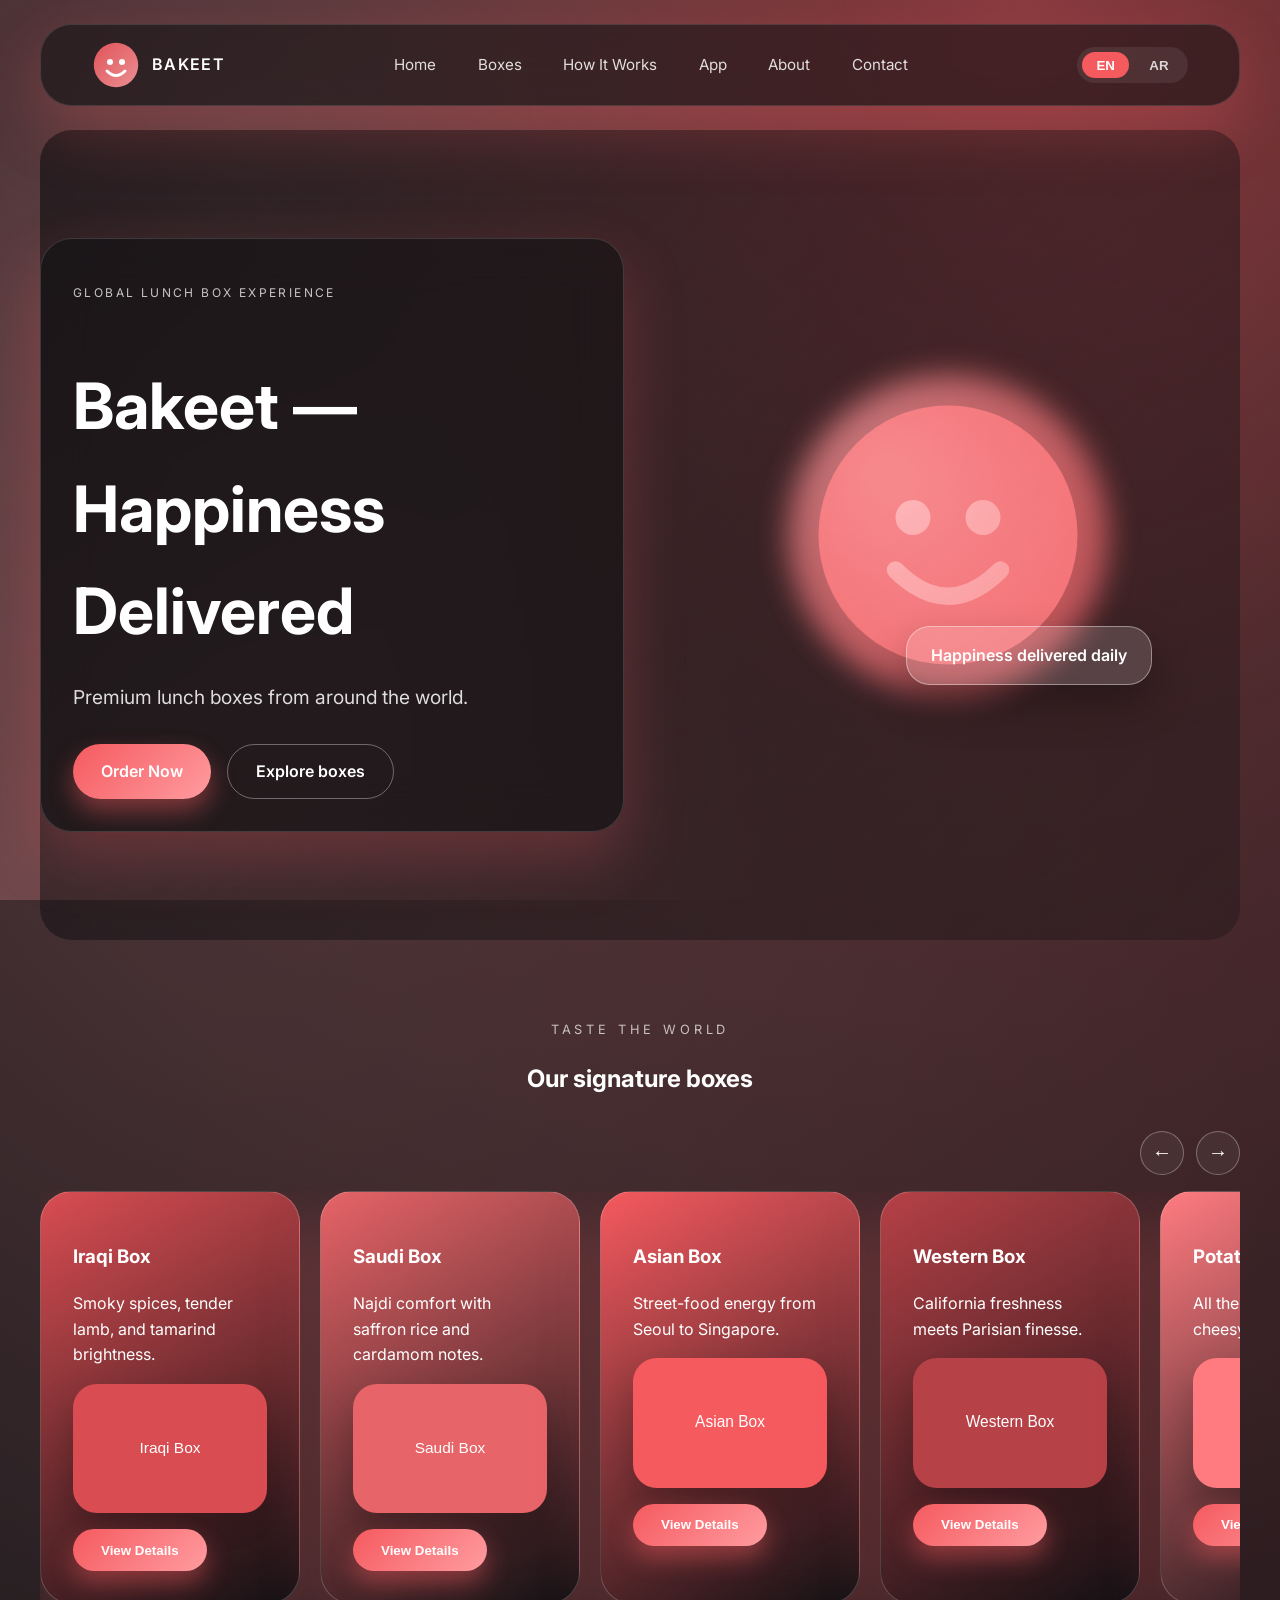
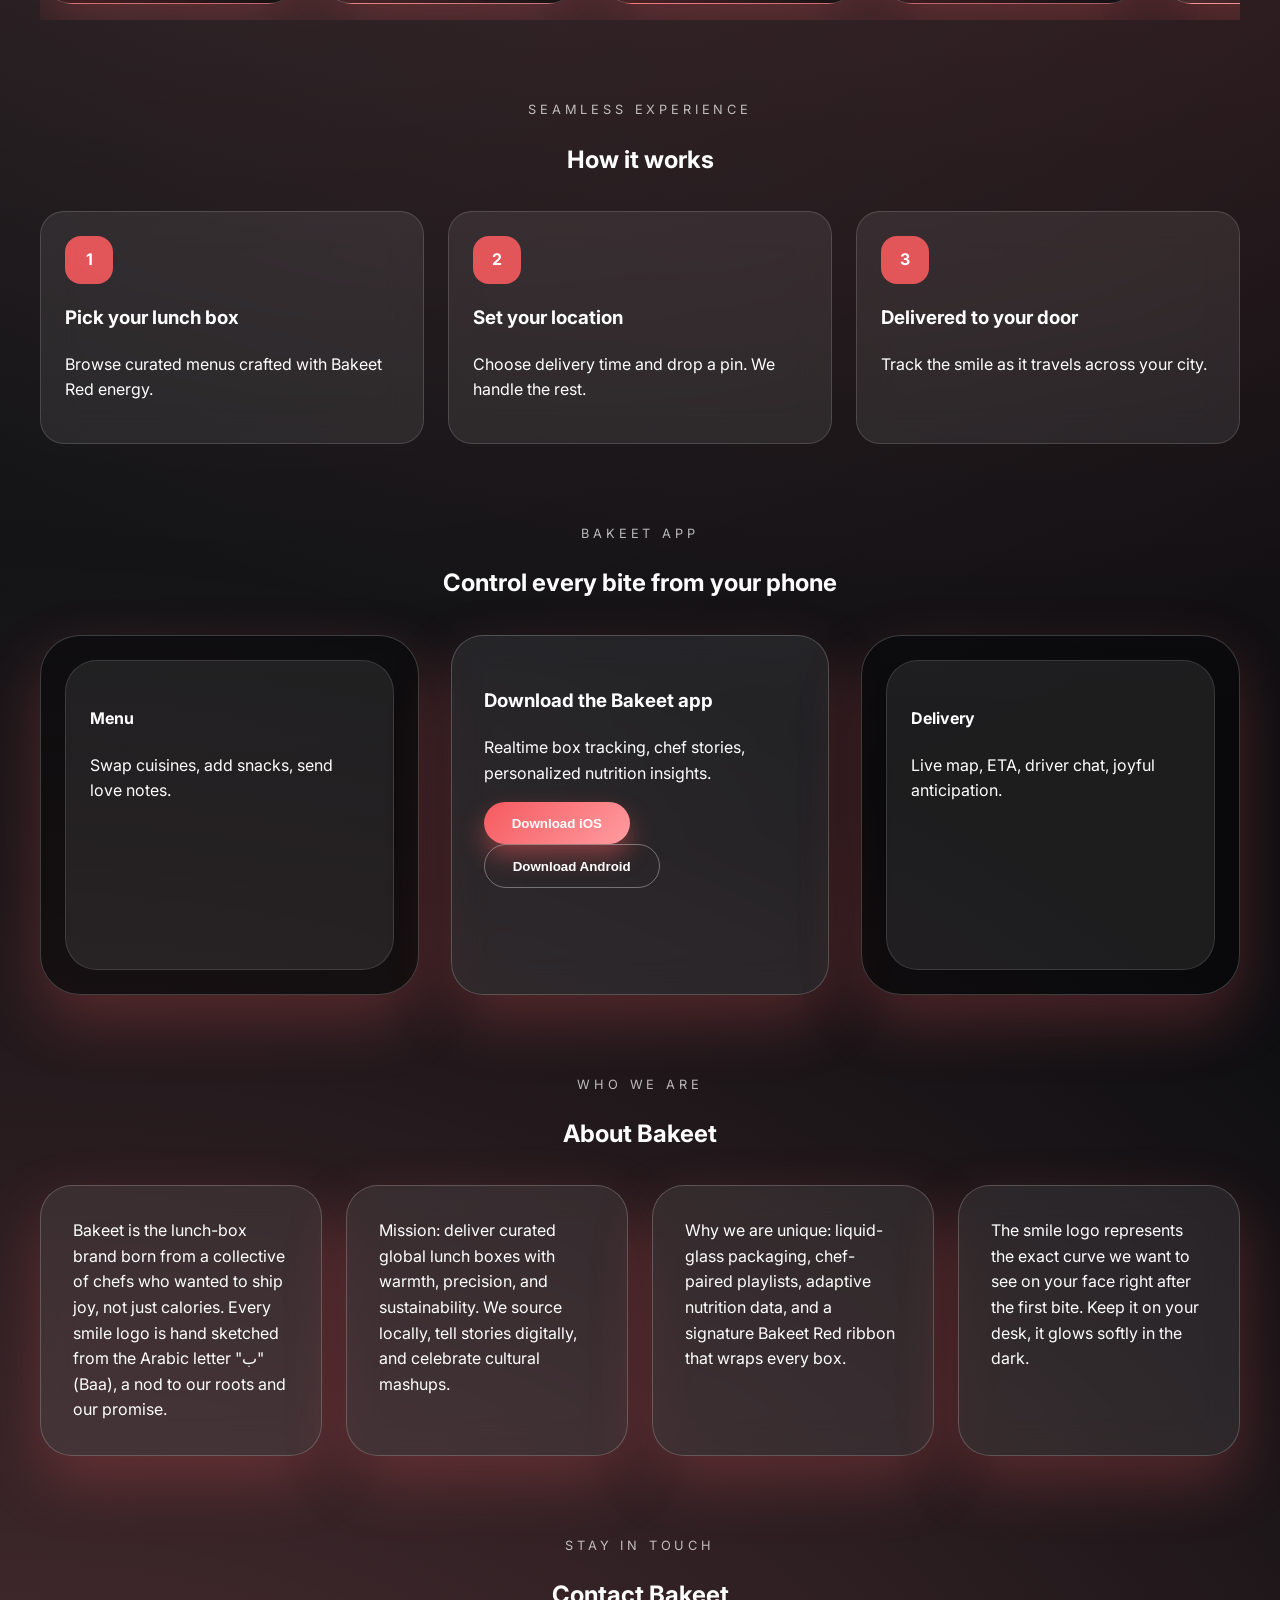
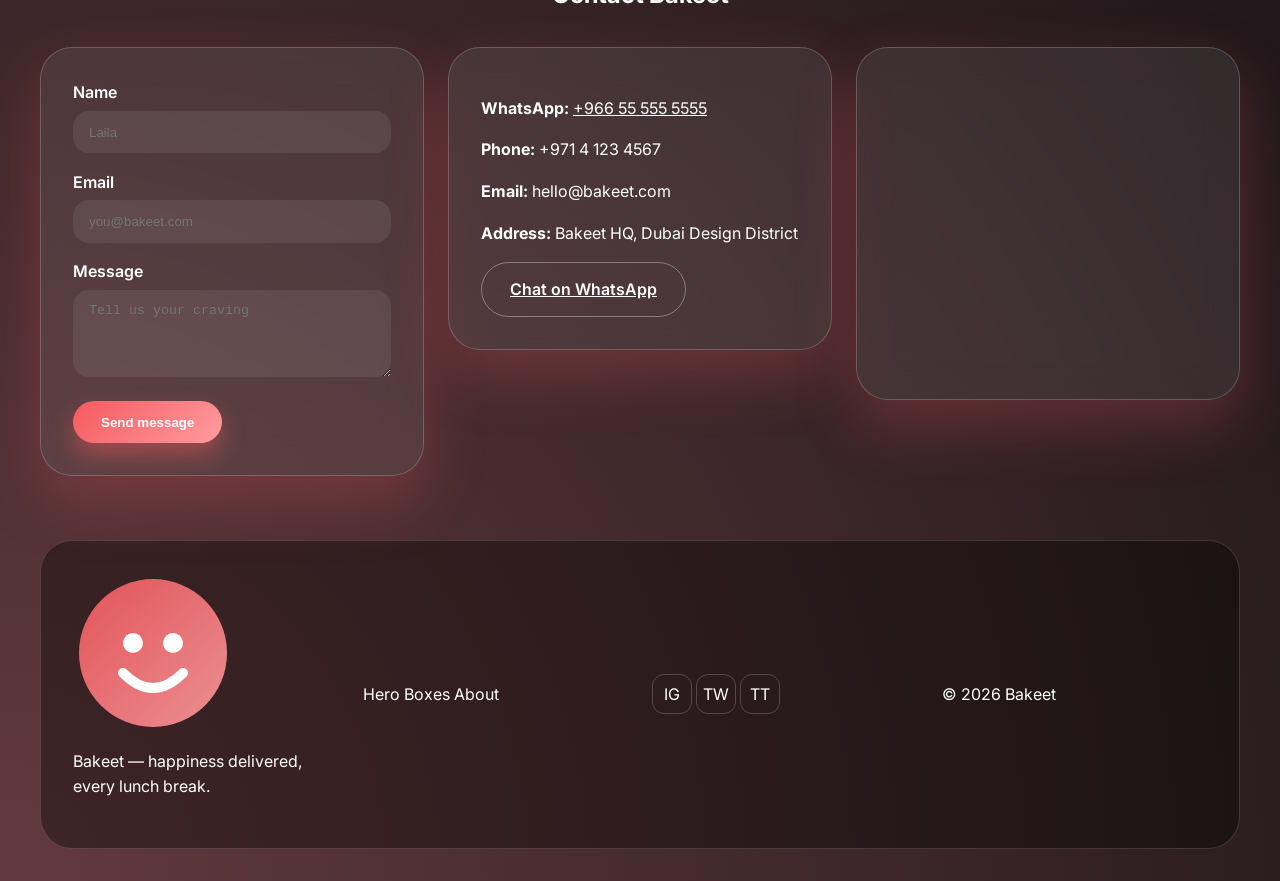
==== index.html @ 4349765b "Add Bakeet landing page" ====
<!DOCTYPE html>
<html lang="en" dir="ltr">
<head>
  <meta charset="UTF-8" />
  <meta name="viewport" content="width=device-width, initial-scale=1.0" />
  <title>Bakeet — Happiness Delivered</title>
  <link rel="preconnect" href="https://fonts.googleapis.com">
  <link rel="preconnect" href="https://fonts.gstatic.com" crossorigin>
  <link href="https://fonts.googleapis.com/css2?family=Inter:wght@400;500;600;700&family=Cairo:wght@400;500;600;700&display=swap" rel="stylesheet">
  <link rel="stylesheet" href="css/style.css" />
</head>
<body>
  <div class="page-gradient"></div>
  <header class="site-header">
    <div class="logo-wrapper">
      <img src="assets/logo.svg" alt="Bakeet logo" class="logo" />
      <span class="brand-name">Bakeet</span>
    </div>
    <nav class="main-nav">
      <a href="#hero" data-i18n="nav.home">Home</a>
      <a href="#boxes" data-i18n="nav.boxes">Boxes</a>
      <a href="#how" data-i18n="nav.how">How It Works</a>
      <a href="#app" data-i18n="nav.app">App</a>
      <a href="#about" data-i18n="nav.about">About</a>
      <a href="#contact" data-i18n="nav.contact">Contact</a>
    </nav>
    <div class="language-switch" aria-label="Language switch">
      <button data-lang="en" class="active">EN</button>
      <button data-lang="ar">AR</button>
    </div>
  </header>

  <main>
    <section id="hero" class="hero">
      <div class="hero-content">
        <p class="hero-eyebrow" data-i18n="hero.eyebrow">Global lunch box experience</p>
        <h1 data-i18n="hero.title">Bakeet — Happiness Delivered</h1>
        <p class="hero-subtitle" data-i18n="hero.subtitle">Premium lunch boxes from around the world.</p>
        <div class="hero-actions">
          <a href="#contact" class="btn primary" data-i18n="hero.order">Order Now</a>
          <a href="#boxes" class="btn ghost" data-i18n="hero.explore">Explore boxes</a>
        </div>
      </div>
      <div class="hero-visual">
        <div class="floating-circle"></div>
        <img src="assets/logo.svg" alt="Bakeet smile" class="hero-logo" />
        <div class="hero-glass" data-i18n="hero.badge">Happiness delivered daily</div>
      </div>
    </section>

    <section id="boxes" class="our-boxes">
      <div class="section-header">
        <p class="eyebrow" data-i18n="boxes.eyebrow">Taste the world</p>
        <h2 data-i18n="boxes.title">Our signature boxes</h2>
      </div>
      <div class="slider-controls">
        <button class="slider-btn" data-direction="prev" aria-label="Previous boxes">&#8592;</button>
        <button class="slider-btn" data-direction="next" aria-label="Next boxes">&#8594;</button>
      </div>
      <div class="boxes-slider" id="boxesSlider"></div>
    </section>

    <section class="how-it-works" id="how">
      <div class="section-header">
        <p class="eyebrow" data-i18n="how.eyebrow">Seamless experience</p>
        <h2 data-i18n="how.title">How it works</h2>
      </div>
      <div class="steps">
        <div class="step">
          <div class="step-icon">1</div>
          <h3 data-i18n="how.step1.title">Pick your lunch box</h3>
          <p data-i18n="how.step1.copy">Browse curated menus crafted with Bakeet Red energy.</p>
        </div>
        <div class="step">
          <div class="step-icon">2</div>
          <h3 data-i18n="how.step2.title">Set your location</h3>
          <p data-i18n="how.step2.copy">Choose delivery time and drop a pin. We handle the rest.</p>
        </div>
        <div class="step">
          <div class="step-icon">3</div>
          <h3 data-i18n="how.step3.title">Delivered to your door</h3>
          <p data-i18n="how.step3.copy">Track the smile as it travels across your city.</p>
        </div>
      </div>
    </section>

    <section class="app-section" id="app">
      <div class="section-header">
        <p class="eyebrow" data-i18n="app.eyebrow">Bakeet app</p>
        <h2 data-i18n="app.title">Control every bite from your phone</h2>
      </div>
      <div class="app-grid">
        <div class="phone-mockup left">
          <div class="phone-screen">
            <h4 data-i18n="app.screen1.title">Menu</h4>
            <p data-i18n="app.screen1.copy">Swap cuisines, add snacks, send love notes.</p>
          </div>
        </div>
        <div class="app-cta glass-card">
          <h3 data-i18n="app.cta.title">Download the Bakeet app</h3>
          <p data-i18n="app.cta.copy">Realtime box tracking, chef stories, personalized nutrition insights.</p>
          <div class="download-buttons">
            <button class="btn primary" data-i18n="app.cta.ios">Download iOS</button>
            <button class="btn ghost" data-i18n="app.cta.android">Download Android</button>
          </div>
        </div>
        <div class="phone-mockup right">
          <div class="phone-screen">
            <h4 data-i18n="app.screen2.title">Delivery</h4>
            <p data-i18n="app.screen2.copy">Live map, ETA, driver chat, joyful anticipation.</p>
          </div>
        </div>
      </div>
    </section>

    <section class="about" id="about">
      <div class="section-header">
        <p class="eyebrow" data-i18n="about.eyebrow">Who we are</p>
        <h2 data-i18n="about.title">About Bakeet</h2>
      </div>
      <div class="about-grid">
        <article class="glass-card" data-i18n="about.story">Bakeet is the lunch-box brand born from a collective of chefs who wanted to ship joy, not just calories. Every smile logo is hand sketched from the Arabic letter "ب" (Baa), a nod to our roots and our promise.</article>
        <article class="glass-card" data-i18n="about.mission">Mission: deliver curated global lunch boxes with warmth, precision, and sustainability. We source locally, tell stories digitally, and celebrate cultural mashups.</article>
        <article class="glass-card" data-i18n="about.unique">Why we are unique: liquid-glass packaging, chef-paired playlists, adaptive nutrition data, and a signature Bakeet Red ribbon that wraps every box.</article>
        <article class="glass-card" data-i18n="about.logo">The smile logo represents the exact curve we want to see on your face right after the first bite. Keep it on your desk, it glows softly in the dark.</article>
      </div>
    </section>

    <section class="contact" id="contact">
      <div class="section-header">
        <p class="eyebrow" data-i18n="contact.eyebrow">Stay in touch</p>
        <h2 data-i18n="contact.title">Contact Bakeet</h2>
      </div>
      <div class="contact-grid">
        <form class="glass-card contact-form">
          <label for="name" data-i18n="contact.form.nameLabel">Name</label>
          <input type="text" id="name" name="name" placeholder="Laila" />

          <label for="email" data-i18n="contact.form.emailLabel">Email</label>
          <input type="email" id="email" name="email" placeholder="you@bakeet.com" />

          <label for="message" data-i18n="contact.form.messageLabel">Message</label>
          <textarea id="message" name="message" rows="4" placeholder="Tell us your craving"></textarea>

          <button type="submit" class="btn primary" data-i18n="contact.form.send">Send message</button>
        </form>
        <div class="contact-info glass-card">
          <p><strong data-i18n="contact.info.whatsappLabel">WhatsApp:</strong> <a href="https://wa.me/966555555555">+966 55 555 5555</a></p>
          <p><strong data-i18n="contact.info.phoneLabel">Phone:</strong> +971 4 123 4567</p>
          <p><strong data-i18n="contact.info.emailLabel">Email:</strong> hello@bakeet.com</p>
          <p><strong data-i18n="contact.info.addressLabel">Address:</strong> Bakeet HQ, Dubai Design District</p>
          <a class="btn ghost" href="https://wa.me/966555555555" target="_blank" rel="noreferrer" data-i18n="contact.info.whatsappButton">Chat on WhatsApp</a>
        </div>
        <div class="map-wrapper glass-card">
          <iframe title="Bakeet map" src="https://www.google.com/maps/embed?pb=!1m18!1m12!1m3!1d3609.3209366757684!2d55.27437707540841!3d25.22749067765584!2m3!1f0!2f0!3f0!3m2!1i1024!2i768!4f13.1!3m3!1m2!1s0x3e5f4289d1db5177%3A0x5f7ab0e5b708bdb0!2sDubai%20Design%20District!5e0!3m2!1sen!2sae!4v1700000000000!5m2!1sen!2sae" loading="lazy" referrerpolicy="no-referrer-when-downgrade"></iframe>
        </div>
      </div>
    </section>
  </main>

  <footer class="site-footer">
    <div class="footer-brand">
      <img src="assets/logo.svg" alt="Bakeet" />
      <p data-i18n="footer.tagline">Bakeet — happiness delivered, every lunch break.</p>
    </div>
    <div class="footer-links">
      <a href="#hero" data-i18n="footer.links.hero">Hero</a>
      <a href="#boxes" data-i18n="footer.links.boxes">Boxes</a>
      <a href="#about" data-i18n="footer.links.about">About</a>
    </div>
    <div class="footer-social">
      <a href="https://instagram.com" aria-label="Instagram">
        <span>IG</span>
      </a>
      <a href="https://twitter.com" aria-label="Twitter">
        <span>TW</span>
      </a>
      <a href="https://tiktok.com" aria-label="TikTok">
        <span>TT</span>
      </a>
    </div>
    <p class="copyright">© <span id="year"></span> Bakeet</p>
  </footer>

  <div class="modal" id="boxModal" aria-hidden="true">
    <div class="modal-content glass-card">
      <button class="modal-close" aria-label="Close">&times;</button>
      <div class="modal-body">
        <img src="" alt="Box preview" class="modal-image" />
        <div class="modal-info">
          <h3 class="modal-title"></h3>
          <p class="modal-description"></p>
          <ul class="modal-items"></ul>
          <p class="modal-price"></p>
          <p class="modal-delivery"></p>
          <button class="btn primary" data-i18n="modal.order">Order This Box</button>
        </div>
      </div>
    </div>
  </div>

  <script src="js/app.js" defer></script>
</body>
</html>
---- css/style.css ----
:root {
  --bakeet-red: #f55a5f;
  --deep-red: #d94d52;
  --glass-bg: rgba(255, 255, 255, 0.2);
  --glass-border: rgba(255, 255, 255, 0.4);
  --text-dark: #1b1b1f;
  --text-light: #ffffff;
  --shadow-soft: 0 25px 60px rgba(245, 90, 95, 0.25);
  --radius-lg: 32px;
  --radius-md: 24px;
  --radius-sm: 16px;
}

* {
  box-sizing: border-box;
}

body {
  margin: 0;
  font-family: 'Inter', 'SF Pro Display', -apple-system, BlinkMacSystemFont, 'Segoe UI', sans-serif;
  color: var(--text-dark);
  background: #0f0f12;
  min-height: 100vh;
  background-image: radial-gradient(circle at 20% 20%, rgba(255, 255, 255, 0.1), transparent 50%),
    radial-gradient(circle at 80% 0%, rgba(245, 90, 95, 0.35), transparent 55%),
    radial-gradient(circle at 0% 100%, rgba(255, 138, 142, 0.35), transparent 45%);
  line-height: 1.6;
  scroll-behavior: smooth;
}

body.rtl {
  direction: rtl;
  font-family: 'Cairo', 'IBM Plex Arabic', 'Inter', sans-serif;
}

a {
  color: inherit;
  text-decoration: none;
}

img {
  max-width: 100%;
  display: block;
}

.page-gradient {
  position: fixed;
  inset: 0;
  background: radial-gradient(circle at 20% 20%, rgba(255, 255, 255, 0.09), transparent 50%),
    radial-gradient(circle at 80% 0%, rgba(245, 90, 95, 0.25), transparent 55%),
    radial-gradient(circle at 0% 100%, rgba(255, 156, 160, 0.25), transparent 50%);
  z-index: -2;
}

.site-header {
  position: sticky;
  top: 0;
  z-index: 10;
  display: flex;
  align-items: center;
  justify-content: space-between;
  padding: 1rem 4vw;
  margin: 1.5rem auto;
  width: min(1200px, 95%);
  backdrop-filter: blur(20px);
  background: rgba(15, 15, 18, 0.55);
  border: 1px solid rgba(255, 255, 255, 0.12);
  border-radius: var(--radius-lg);
  box-shadow: var(--shadow-soft);
}

.logo-wrapper {
  display: flex;
  align-items: center;
  gap: 0.75rem;
  font-weight: 600;
  letter-spacing: 0.08em;
  text-transform: uppercase;
  color: var(--text-light);
}

.logo {
  width: 48px;
  height: 48px;
}

.main-nav {
  display: flex;
  gap: 1rem;
  font-size: 0.95rem;
}

.main-nav a {
  padding: 0.35rem 0.8rem;
  border-radius: var(--radius-sm);
  color: rgba(255, 255, 255, 0.85);
  transition: background 0.3s ease, color 0.3s ease;
}

.main-nav a:hover {
  background: rgba(255, 255, 255, 0.1);
  color: var(--text-light);
}

.language-switch {
  display: flex;
  gap: 0.35rem;
  padding: 0.3rem;
  border-radius: 999px;
  background: rgba(255, 255, 255, 0.08);
}

.language-switch button {
  border: none;
  background: transparent;
  padding: 0.35rem 0.9rem;
  border-radius: 999px;
  color: rgba(255, 255, 255, 0.8);
  font-weight: 600;
  cursor: pointer;
  transition: background 0.3s ease, color 0.3s ease;
}

.language-switch button.active {
  background: var(--bakeet-red);
  color: var(--text-light);
}

main {
  width: min(1200px, 95%);
  margin: 0 auto 4rem;
}

.hero {
  min-height: 90vh;
  display: grid;
  grid-template-columns: repeat(auto-fit, minmax(280px, 1fr));
  gap: 2rem;
  align-items: center;
  padding: 4rem 0;
  position: relative;
  color: #fff;
}

.hero::before {
  content: '';
  position: absolute;
  inset: 0;
  background: linear-gradient(135deg, rgba(15, 15, 18, 0.65), rgba(15, 15, 18, 0.3)),
    url('https://images.unsplash.com/photo-1504674900247-0877df9cc836?auto=format&fit=crop&w=1600&q=60') center/cover;
  filter: blur(0px);
  border-radius: var(--radius-lg);
  z-index: -1;
}

.hero-content {
  padding: 2rem;
  backdrop-filter: blur(24px);
  border-radius: var(--radius-lg);
  background: rgba(15, 15, 18, 0.55);
  border: 1px solid rgba(255, 255, 255, 0.15);
  box-shadow: var(--shadow-soft);
}

.hero-eyebrow {
  text-transform: uppercase;
  letter-spacing: 0.2em;
  font-size: 0.75rem;
  color: rgba(255, 255, 255, 0.75);
}

.hero h1 {
  font-size: clamp(2.5rem, 5vw, 4.5rem);
  margin-bottom: 1rem;
}

.hero-subtitle {
  font-size: 1.2rem;
  color: rgba(255, 255, 255, 0.85);
}

.hero-actions {
  margin-top: 2rem;
  display: flex;
  flex-wrap: wrap;
  gap: 1rem;
}

.hero-visual {
  position: relative;
  display: flex;
  align-items: center;
  justify-content: center;
  padding: 3rem;
}

.floating-circle {
  position: absolute;
  width: 320px;
  height: 320px;
  border-radius: 50%;
  background: radial-gradient(circle at 30% 30%, #ff9ca0, #f55a5f);
  filter: blur(15px);
  animation: float 8s ease-in-out infinite;
  opacity: 0.7;
}

.hero-logo {
  width: min(280px, 60vw);
  animation: float 6s ease-in-out infinite reverse;
}

.hero-glass {
  position: absolute;
  bottom: 10%;
  right: 15%;
  padding: 1rem 1.5rem;
  border-radius: var(--radius-md);
  background: rgba(255, 255, 255, 0.15);
  border: 1px solid rgba(255, 255, 255, 0.4);
  box-shadow: 0 20px 40px rgba(0, 0, 0, 0.3);
  font-weight: 600;
}

.btn {
  display: inline-flex;
  align-items: center;
  justify-content: center;
  border-radius: 999px;
  padding: 0.85rem 1.75rem;
  font-weight: 600;
  border: none;
  cursor: pointer;
  transition: transform 0.25s ease, box-shadow 0.3s ease;
}

.btn.primary {
  background: linear-gradient(135deg, #f55a5f, #ff9ca0);
  color: #fff;
  box-shadow: 0 12px 25px rgba(245, 90, 95, 0.45);
}

.btn.primary:hover {
  transform: translateY(-3px);
}

.btn.ghost {
  border: 1px solid rgba(255, 255, 255, 0.35);
  color: #fff;
  background: transparent;
}

.section-header {
  text-align: center;
  margin: 5rem 0 2rem;
  color: #fff;
}

.eyebrow {
  text-transform: uppercase;
  letter-spacing: 0.3em;
  font-size: 0.8rem;
  color: rgba(255, 255, 255, 0.7);
}

.our-boxes {
  position: relative;
}

.slider-controls {
  display: flex;
  justify-content: flex-end;
  gap: 0.75rem;
  margin-bottom: 1rem;
}

.slider-btn {
  width: 44px;
  height: 44px;
  border-radius: 50%;
  border: 1px solid rgba(255, 255, 255, 0.3);
  background: rgba(255, 255, 255, 0.05);
  color: #fff;
  font-size: 1.25rem;
  cursor: pointer;
  transition: background 0.3s ease;
}

.slider-btn:hover {
  background: rgba(245, 90, 95, 0.7);
}

.boxes-slider {
  display: grid;
  grid-auto-flow: column;
  grid-auto-columns: minmax(260px, 320px);
  gap: 1.25rem;
  overflow-x: auto;
  padding-bottom: 1rem;
  scroll-snap-type: x mandatory;
}

.box-card {
  position: relative;
  border-radius: var(--radius-lg);
  padding: 1.5rem;
  color: #fff;
  min-height: 380px;
  background: rgba(255, 255, 255, 0.08);
  border: 1px solid rgba(255, 255, 255, 0.12);
  box-shadow: var(--shadow-soft);
  backdrop-filter: blur(18px);
  scroll-snap-align: start;
  overflow: hidden;
}

.box-card img {
  width: 100%;
  border-radius: var(--radius-md);
  margin: 1rem 0;
  box-shadow: 0 20px 40px rgba(0, 0, 0, 0.25);
}

.box-card button {
  margin-top: auto;
}

.box-card:hover {
  transform: translateY(-6px);
  transition: transform 0.35s ease;
}

.how-it-works .steps {
  display: grid;
  grid-template-columns: repeat(auto-fit, minmax(220px, 1fr));
  gap: 1.5rem;
}

.step {
  padding: 1.5rem;
  border-radius: var(--radius-md);
  background: rgba(255, 255, 255, 0.08);
  border: 1px solid rgba(255, 255, 255, 0.15);
  color: #fff;
  backdrop-filter: blur(18px);
}

.step-icon {
  width: 48px;
  height: 48px;
  border-radius: 16px;
  background: rgba(245, 90, 95, 0.9);
  display: grid;
  place-items: center;
  font-weight: 700;
  margin-bottom: 1rem;
}

.app-grid {
  display: grid;
  grid-template-columns: repeat(auto-fit, minmax(240px, 1fr));
  gap: 2rem;
  align-items: stretch;
}

.phone-mockup {
  position: relative;
  border-radius: 40px;
  padding: 1.5rem;
  border: 1px solid rgba(255, 255, 255, 0.2);
  background: rgba(0, 0, 0, 0.35);
  min-height: 360px;
  box-shadow: var(--shadow-soft);
}

.phone-screen {
  height: 100%;
  border-radius: 32px;
  padding: 1.5rem;
  background: rgba(255, 255, 255, 0.08);
  color: #fff;
  border: 1px solid rgba(255, 255, 255, 0.12);
}

.glass-card {
  background: rgba(255, 255, 255, 0.08);
  border: 1px solid rgba(255, 255, 255, 0.2);
  border-radius: var(--radius-lg);
  padding: 2rem;
  color: #fff;
  backdrop-filter: blur(18px);
  box-shadow: var(--shadow-soft);
}

.about-grid {
  display: grid;
  grid-template-columns: repeat(auto-fit, minmax(240px, 1fr));
  gap: 1.5rem;
}

.contact-grid {
  display: grid;
  grid-template-columns: repeat(auto-fit, minmax(240px, 1fr));
  gap: 1.5rem;
  align-items: start;
}

.contact-form input,
.contact-form textarea {
  width: 100%;
  padding: 0.85rem 1rem;
  border-radius: var(--radius-sm);
  border: none;
  margin-bottom: 1rem;
  background: rgba(255, 255, 255, 0.08);
  color: #fff;
}

.contact-form label {
  font-weight: 600;
  margin-bottom: 0.35rem;
  display: inline-block;
}

.contact-info a {
  color: #fff;
  text-decoration: underline;
}

.map-wrapper iframe {
  width: 100%;
  height: 100%;
  border: none;
  border-radius: var(--radius-md);
  min-height: 280px;
}

.site-footer {
  width: min(1200px, 95%);
  margin: 0 auto 2rem;
  padding: 2rem;
  border-radius: var(--radius-lg);
  background: rgba(0, 0, 0, 0.35);
  border: 1px solid rgba(255, 255, 255, 0.15);
  color: #fff;
  display: grid;
  grid-template-columns: repeat(auto-fit, minmax(180px, 1fr));
  gap: 1.5rem;
  align-items: center;
}

.footer-social a {
  display: inline-flex;
  width: 40px;
  height: 40px;
  border-radius: 12px;
  align-items: center;
  justify-content: center;
  border: 1px solid rgba(255, 255, 255, 0.2);
  transition: background 0.3s ease;
}

.footer-social a:hover {
  background: var(--bakeet-red);
}

.modal {
  position: fixed;
  inset: 0;
  background: rgba(0, 0, 0, 0.65);
  display: none;
  align-items: center;
  justify-content: center;
  padding: 2rem;
  z-index: 100;
}

.modal.active {
  display: flex;
}

.modal-content {
  width: min(900px, 95%);
  position: relative;
}

.modal-close {
  position: absolute;
  top: 1rem;
  inset-inline-end: 1rem;
  border: none;
  background: rgba(0, 0, 0, 0.3);
  color: #fff;
  font-size: 2rem;
  border-radius: 50%;
  width: 48px;
  height: 48px;
  cursor: pointer;
}

.modal-body {
  display: grid;
  grid-template-columns: repeat(auto-fit, minmax(220px, 1fr));
  gap: 1.5rem;
  align-items: center;
}

.modal-image {
  width: 100%;
  border-radius: var(--radius-md);
  box-shadow: var(--shadow-soft);
}

.modal-info ul {
  padding-left: 1rem;
}

@keyframes float {
  0% {
    transform: translateY(0px);
  }
  50% {
    transform: translateY(-15px);
  }
  100% {
    transform: translateY(0px);
  }
}

@media (max-width: 768px) {
  .site-header {
    flex-direction: column;
    gap: 1rem;
  }

  .main-nav {
    flex-wrap: wrap;
    justify-content: center;
  }

  .hero {
    padding: 2rem 0;
  }

  .boxes-slider {
    grid-auto-columns: minmax(220px, 80%);
  }

  .modal {
    padding: 1rem;
  }
}
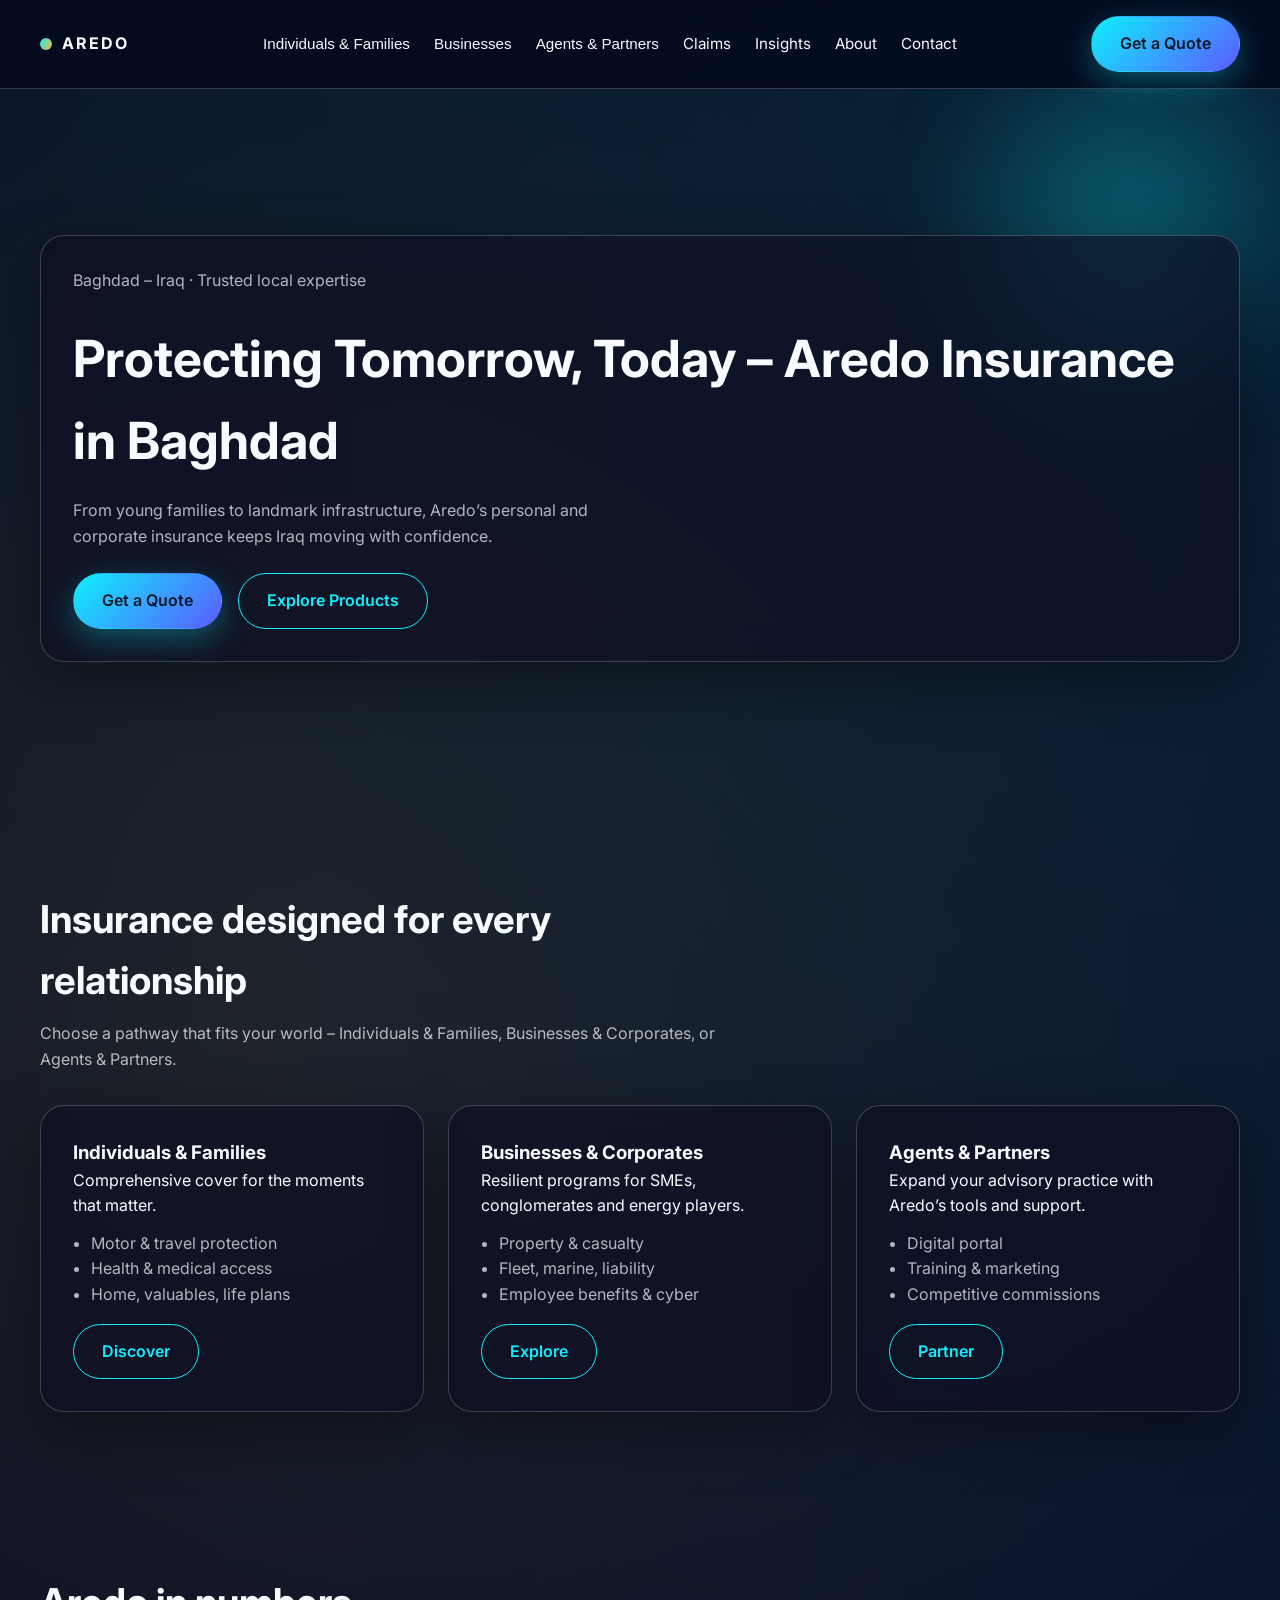
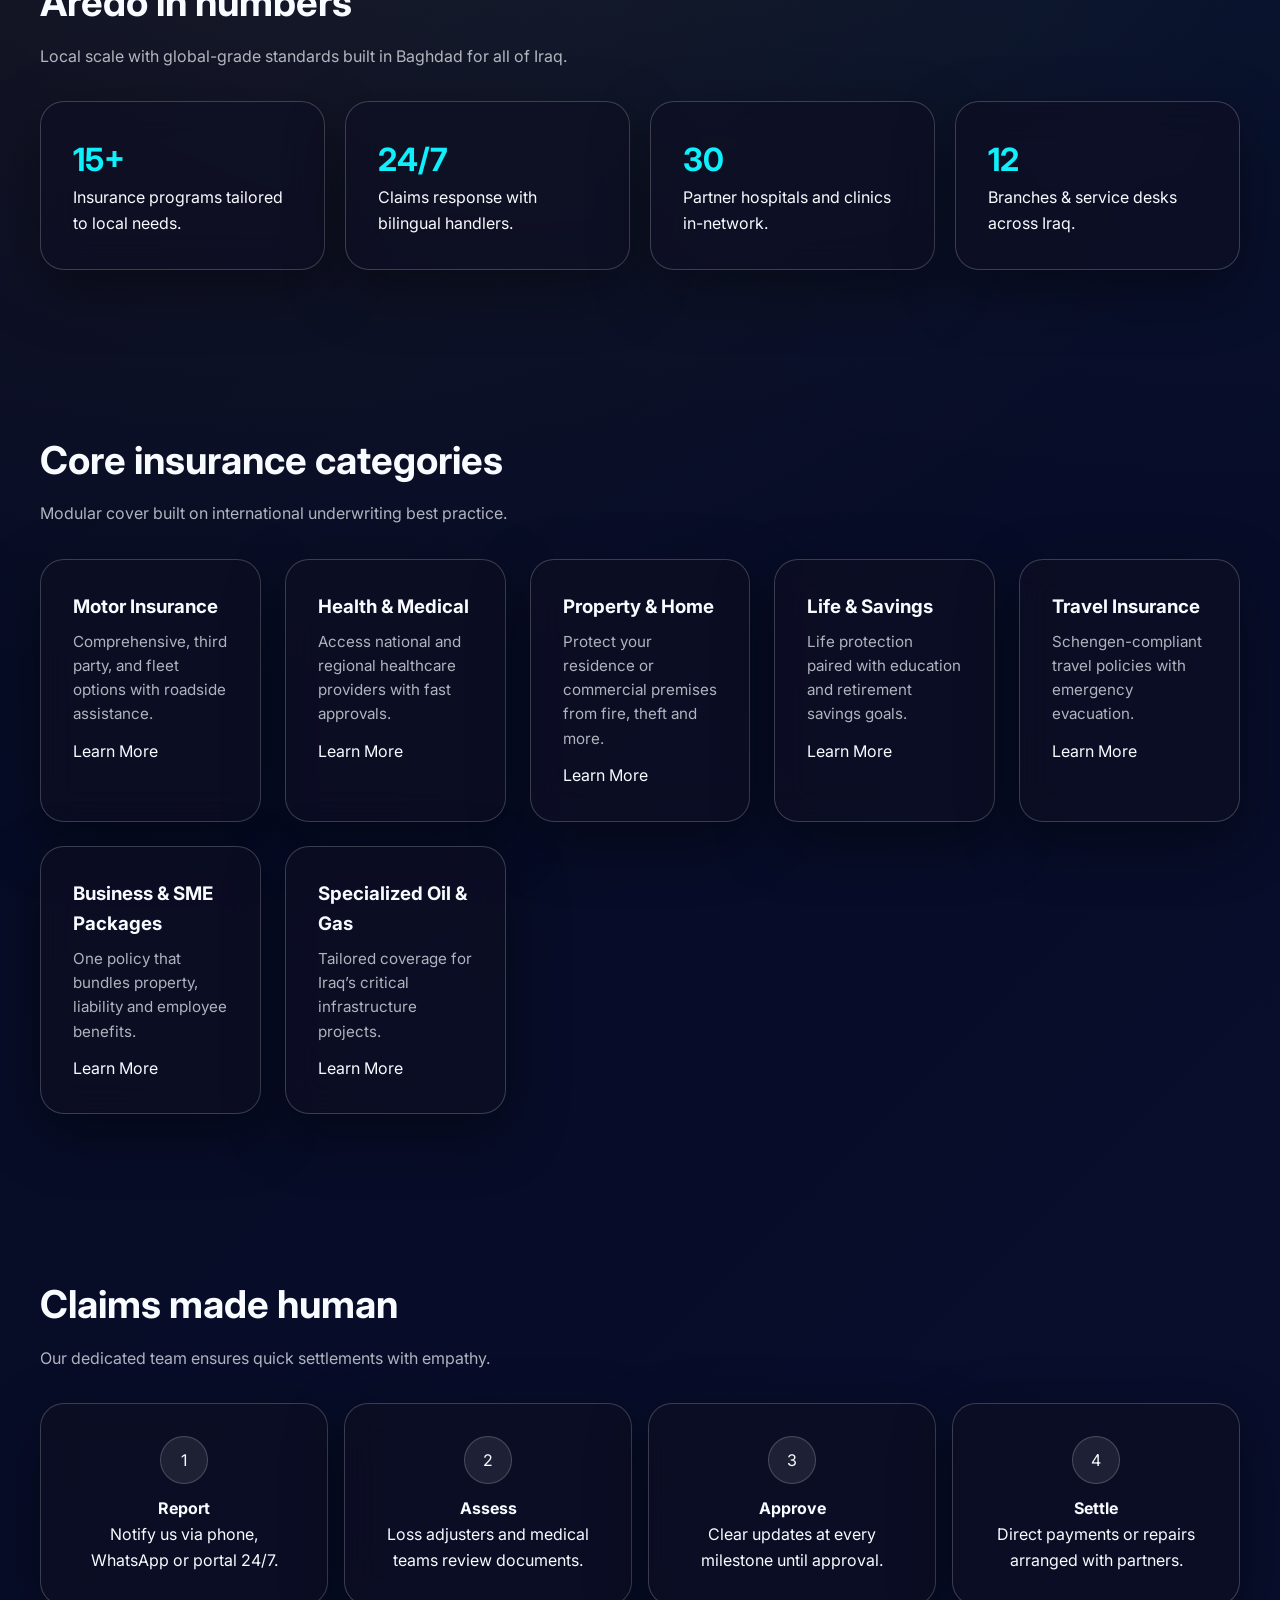
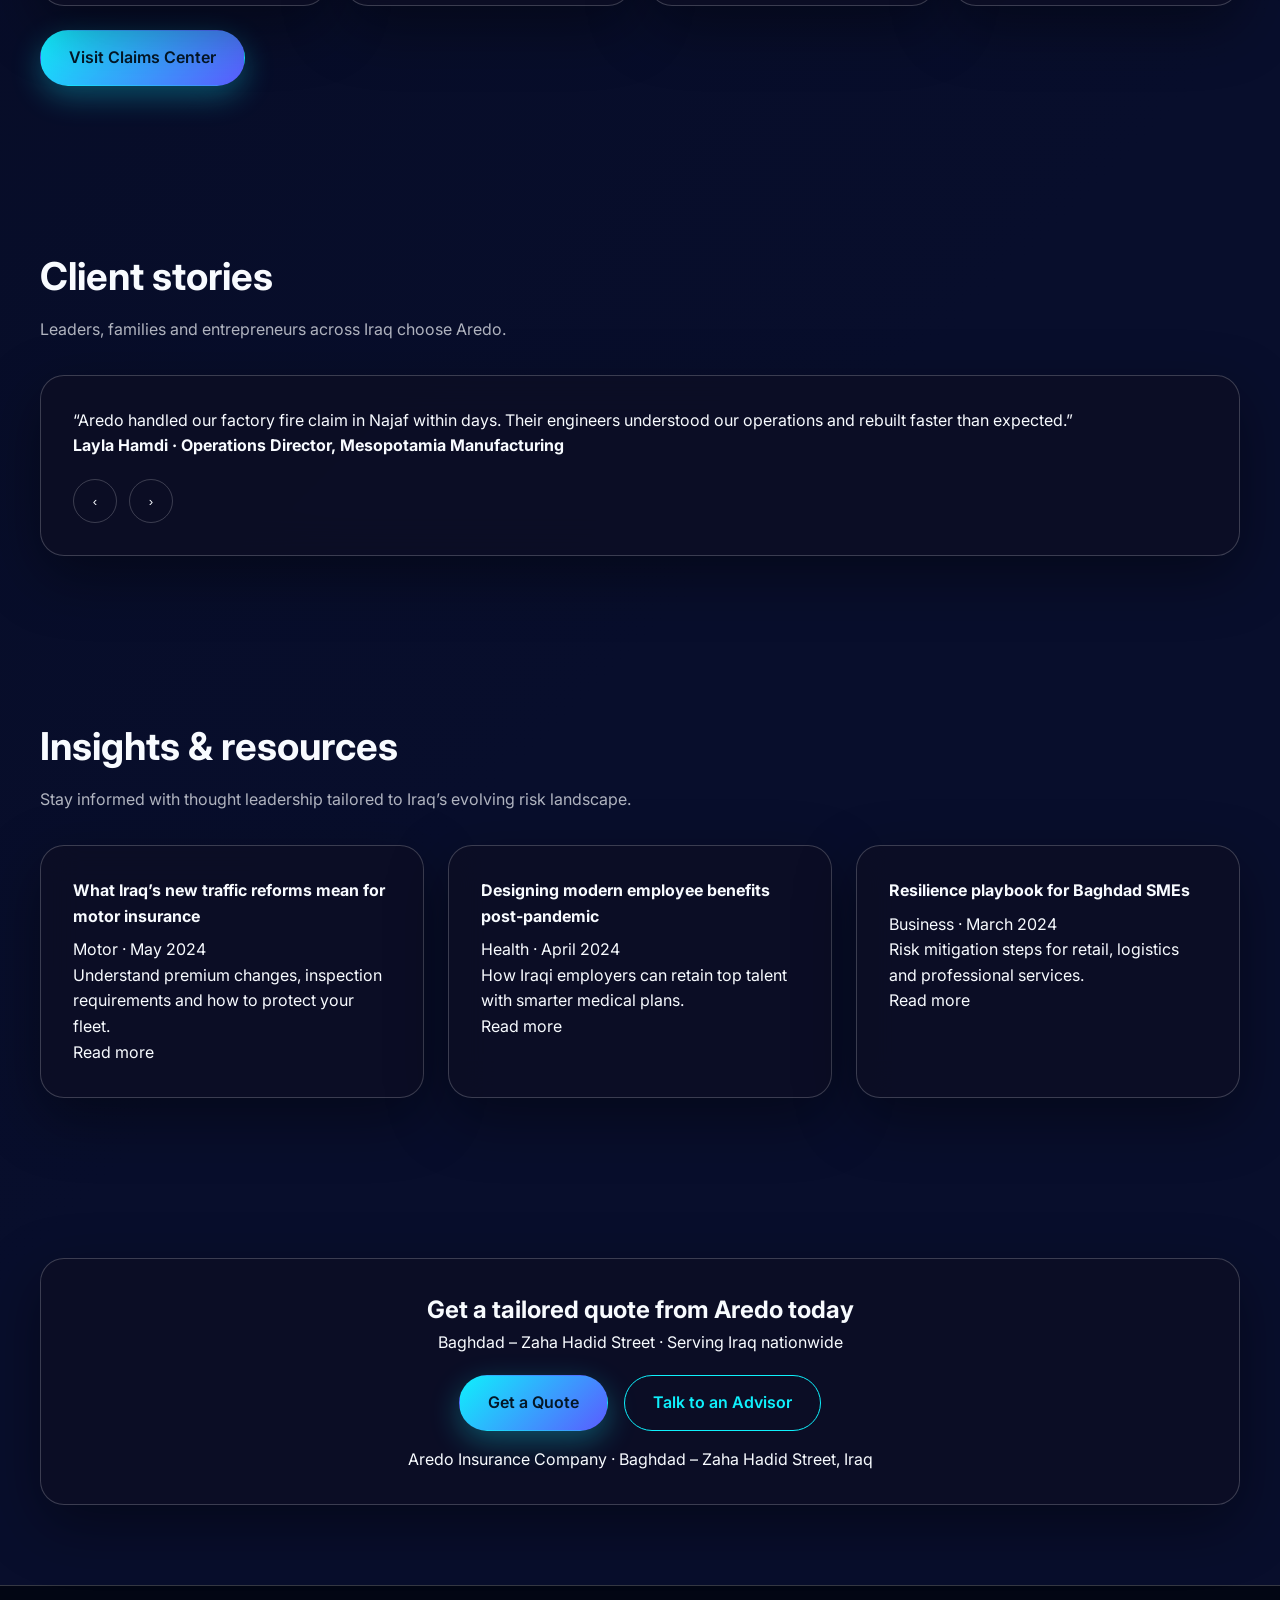
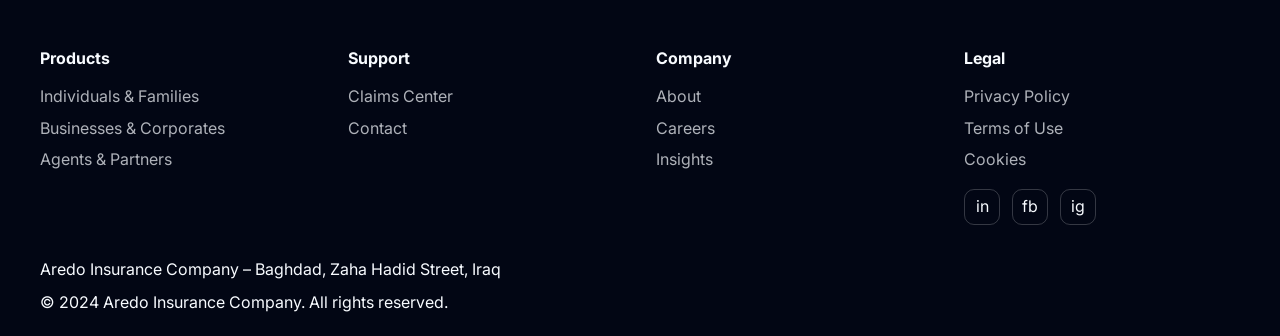
==== commit bce61e7a: "Add multi-page Aredo Insurance website" ====
--- a/index.html
+++ b/index.html
@@ -1,204 +1,393 @@
 <!DOCTYPE html>
-<html lang="en" dir="ltr">
+<html lang="en">
 <head>
   <meta charset="UTF-8" />
   <meta name="viewport" content="width=device-width, initial-scale=1.0" />
-  <title>Bakeet — Happiness Delivered</title>
-  <link rel="preconnect" href="https://fonts.googleapis.com">
-  <link rel="preconnect" href="https://fonts.gstatic.com" crossorigin>
-  <link href="https://fonts.googleapis.com/css2?family=Inter:wght@400;500;600;700&family=Cairo:wght@400;500;600;700&display=swap" rel="stylesheet">
-  <link rel="stylesheet" href="css/style.css" />
+  <title>Aredo Insurance Company | Protecting Tomorrow, Today</title>
+  <meta name="description" content="Aredo Insurance Company offers tailored personal and corporate insurance solutions across Iraq from Baghdad's Zaha Hadid Street." />
+  <meta property="og:title" content="Aredo Insurance Company" />
+  <meta property="og:description" content="Comprehensive insurance for individuals, SMEs and corporates across Iraq." />
+  <link rel="preconnect" href="https://fonts.googleapis.com" />
+  <link rel="preconnect" href="https://fonts.gstatic.com" crossorigin />
+  <link href="https://fonts.googleapis.com/css2?family=Inter:wght@400;500;600;700&display=swap" rel="stylesheet" />
+  <link rel="stylesheet" href="style.css" />
+  <script defer src="script.js"></script>
 </head>
 <body>
-  <div class="page-gradient"></div>
   <header class="site-header">
-    <div class="logo-wrapper">
-      <img src="assets/logo.svg" alt="Bakeet logo" class="logo" />
-      <span class="brand-name">Bakeet</span>
-    </div>
-    <nav class="main-nav">
-      <a href="#hero" data-i18n="nav.home">Home</a>
-      <a href="#boxes" data-i18n="nav.boxes">Boxes</a>
-      <a href="#how" data-i18n="nav.how">How It Works</a>
-      <a href="#app" data-i18n="nav.app">App</a>
-      <a href="#about" data-i18n="nav.about">About</a>
-      <a href="#contact" data-i18n="nav.contact">Contact</a>
-    </nav>
-    <div class="language-switch" aria-label="Language switch">
-      <button data-lang="en" class="active">EN</button>
-      <button data-lang="ar">AR</button>
+    <div class="container nav-bar">
+      <a href="index.html" class="logo"><span></span>AREDO</a>
+      <nav>
+        <ul>
+          <li>
+            <button>Individuals & Families</button>
+            <div class="mega-menu">
+              <div class="mega-card">
+                <h4>Motor Insurance</h4>
+                <p>Comprehensive protection for vehicles, roadside and cross-border cover.</p>
+              </div>
+              <div class="mega-card">
+                <h4>Health & Medical</h4>
+                <p>Private medical access with regional provider networks.</p>
+              </div>
+              <div class="mega-card">
+                <h4>Home & Property</h4>
+                <p>Building, contents and valuables cover built for Iraq homes.</p>
+              </div>
+              <div class="mega-card">
+                <h4>Life & Savings</h4>
+                <p>Secure futures with education and savings plans.</p>
+              </div>
+            </div>
+          </li>
+          <li>
+            <button>Businesses</button>
+            <div class="mega-menu">
+              <div class="mega-card">
+                <h4>SME Packages</h4>
+                <p>Bundle of property, liability and employee cover.</p>
+              </div>
+              <div class="mega-card">
+                <h4>Corporate Risk</h4>
+                <p>Structured programs for oil, gas, construction and logistics.</p>
+              </div>
+              <div class="mega-card">
+                <h4>Employee Benefits</h4>
+                <p>Group health, life, accident and travel for your teams.</p>
+              </div>
+              <div class="mega-card">
+                <h4>Cyber & Liability</h4>
+                <p>Protect your data, directors and brand reputation.</p>
+              </div>
+            </div>
+          </li>
+          <li>
+            <button>Agents & Partners</button>
+            <div class="mega-menu">
+              <div class="mega-card">
+                <h4>Partner Programs</h4>
+                <p>Tiered commissions, digital tools and marketing support.</p>
+              </div>
+              <div class="mega-card">
+                <h4>Training Academy</h4>
+                <p>Certification pathways for new and experienced agents.</p>
+              </div>
+              <div class="mega-card">
+                <h4>Portal Access</h4>
+                <p>Quote, bind and service clients in one secure platform.</p>
+              </div>
+            </div>
+          </li>
+          <li><a href="claims.html">Claims</a></li>
+          <li><a href="insights.html">Insights</a></li>
+          <li><a href="about.html">About</a></li>
+          <li><a href="contact.html">Contact</a></li>
+        </ul>
+      </nav>
+      <div class="nav-actions">
+        <a href="contact.html" class="btn btn-primary">Get a Quote</a>
+        <button class="menu-toggle" id="menuToggle"><span></span></button>
+      </div>
     </div>
   </header>
 
+  <div class="mobile-nav" id="mobileNav">
+    <button class="has-sub">Individuals & Families</button>
+    <div class="listing-card">
+      <a href="individuals.html">Personal solutions overview</a>
+    </div>
+    <button class="has-sub">Businesses</button>
+    <div class="listing-card">
+      <a href="businesses.html">Corporate coverage</a>
+    </div>
+    <button class="has-sub">Agents & Partners</button>
+    <div class="listing-card">
+      <a href="agents.html">Partner with us</a>
+    </div>
+    <a href="claims.html">Claims</a>
+    <a href="insights.html">Insights</a>
+    <a href="about.html">About</a>
+    <a href="contact.html">Contact</a>
+    <a href="contact.html" class="btn btn-primary">Get a Quote</a>
+  </div>
+
   <main>
-    <section id="hero" class="hero">
-      <div class="hero-content">
-        <p class="hero-eyebrow" data-i18n="hero.eyebrow">Global lunch box experience</p>
-        <h1 data-i18n="hero.title">Bakeet — Happiness Delivered</h1>
-        <p class="hero-subtitle" data-i18n="hero.subtitle">Premium lunch boxes from around the world.</p>
-        <div class="hero-actions">
-          <a href="#contact" class="btn primary" data-i18n="hero.order">Order Now</a>
-          <a href="#boxes" class="btn ghost" data-i18n="hero.explore">Explore boxes</a>
-        </div>
-      </div>
-      <div class="hero-visual">
-        <div class="floating-circle"></div>
-        <img src="assets/logo.svg" alt="Bakeet smile" class="hero-logo" />
-        <div class="hero-glass" data-i18n="hero.badge">Happiness delivered daily</div>
-      </div>
-    </section>
-
-    <section id="boxes" class="our-boxes">
-      <div class="section-header">
-        <p class="eyebrow" data-i18n="boxes.eyebrow">Taste the world</p>
-        <h2 data-i18n="boxes.title">Our signature boxes</h2>
-      </div>
-      <div class="slider-controls">
-        <button class="slider-btn" data-direction="prev" aria-label="Previous boxes">&#8592;</button>
-        <button class="slider-btn" data-direction="next" aria-label="Next boxes">&#8594;</button>
-      </div>
-      <div class="boxes-slider" id="boxesSlider"></div>
-    </section>
-
-    <section class="how-it-works" id="how">
-      <div class="section-header">
-        <p class="eyebrow" data-i18n="how.eyebrow">Seamless experience</p>
-        <h2 data-i18n="how.title">How it works</h2>
-      </div>
-      <div class="steps">
-        <div class="step">
-          <div class="step-icon">1</div>
-          <h3 data-i18n="how.step1.title">Pick your lunch box</h3>
-          <p data-i18n="how.step1.copy">Browse curated menus crafted with Bakeet Red energy.</p>
-        </div>
-        <div class="step">
-          <div class="step-icon">2</div>
-          <h3 data-i18n="how.step2.title">Set your location</h3>
-          <p data-i18n="how.step2.copy">Choose delivery time and drop a pin. We handle the rest.</p>
-        </div>
-        <div class="step">
-          <div class="step-icon">3</div>
-          <h3 data-i18n="how.step3.title">Delivered to your door</h3>
-          <p data-i18n="how.step3.copy">Track the smile as it travels across your city.</p>
-        </div>
-      </div>
-    </section>
-
-    <section class="app-section" id="app">
-      <div class="section-header">
-        <p class="eyebrow" data-i18n="app.eyebrow">Bakeet app</p>
-        <h2 data-i18n="app.title">Control every bite from your phone</h2>
-      </div>
-      <div class="app-grid">
-        <div class="phone-mockup left">
-          <div class="phone-screen">
-            <h4 data-i18n="app.screen1.title">Menu</h4>
-            <p data-i18n="app.screen1.copy">Swap cuisines, add snacks, send love notes.</p>
-          </div>
-        </div>
-        <div class="app-cta glass-card">
-          <h3 data-i18n="app.cta.title">Download the Bakeet app</h3>
-          <p data-i18n="app.cta.copy">Realtime box tracking, chef stories, personalized nutrition insights.</p>
-          <div class="download-buttons">
-            <button class="btn primary" data-i18n="app.cta.ios">Download iOS</button>
-            <button class="btn ghost" data-i18n="app.cta.android">Download Android</button>
-          </div>
-        </div>
-        <div class="phone-mockup right">
-          <div class="phone-screen">
-            <h4 data-i18n="app.screen2.title">Delivery</h4>
-            <p data-i18n="app.screen2.copy">Live map, ETA, driver chat, joyful anticipation.</p>
-          </div>
-        </div>
-      </div>
-    </section>
-
-    <section class="about" id="about">
-      <div class="section-header">
-        <p class="eyebrow" data-i18n="about.eyebrow">Who we are</p>
-        <h2 data-i18n="about.title">About Bakeet</h2>
-      </div>
-      <div class="about-grid">
-        <article class="glass-card" data-i18n="about.story">Bakeet is the lunch-box brand born from a collective of chefs who wanted to ship joy, not just calories. Every smile logo is hand sketched from the Arabic letter "ب" (Baa), a nod to our roots and our promise.</article>
-        <article class="glass-card" data-i18n="about.mission">Mission: deliver curated global lunch boxes with warmth, precision, and sustainability. We source locally, tell stories digitally, and celebrate cultural mashups.</article>
-        <article class="glass-card" data-i18n="about.unique">Why we are unique: liquid-glass packaging, chef-paired playlists, adaptive nutrition data, and a signature Bakeet Red ribbon that wraps every box.</article>
-        <article class="glass-card" data-i18n="about.logo">The smile logo represents the exact curve we want to see on your face right after the first bite. Keep it on your desk, it glows softly in the dark.</article>
-      </div>
-    </section>
-
-    <section class="contact" id="contact">
-      <div class="section-header">
-        <p class="eyebrow" data-i18n="contact.eyebrow">Stay in touch</p>
-        <h2 data-i18n="contact.title">Contact Bakeet</h2>
-      </div>
-      <div class="contact-grid">
-        <form class="glass-card contact-form">
-          <label for="name" data-i18n="contact.form.nameLabel">Name</label>
-          <input type="text" id="name" name="name" placeholder="Laila" />
-
-          <label for="email" data-i18n="contact.form.emailLabel">Email</label>
-          <input type="email" id="email" name="email" placeholder="you@bakeet.com" />
-
-          <label for="message" data-i18n="contact.form.messageLabel">Message</label>
-          <textarea id="message" name="message" rows="4" placeholder="Tell us your craving"></textarea>
-
-          <button type="submit" class="btn primary" data-i18n="contact.form.send">Send message</button>
-        </form>
-        <div class="contact-info glass-card">
-          <p><strong data-i18n="contact.info.whatsappLabel">WhatsApp:</strong> <a href="https://wa.me/966555555555">+966 55 555 5555</a></p>
-          <p><strong data-i18n="contact.info.phoneLabel">Phone:</strong> +971 4 123 4567</p>
-          <p><strong data-i18n="contact.info.emailLabel">Email:</strong> hello@bakeet.com</p>
-          <p><strong data-i18n="contact.info.addressLabel">Address:</strong> Bakeet HQ, Dubai Design District</p>
-          <a class="btn ghost" href="https://wa.me/966555555555" target="_blank" rel="noreferrer" data-i18n="contact.info.whatsappButton">Chat on WhatsApp</a>
-        </div>
-        <div class="map-wrapper glass-card">
-          <iframe title="Bakeet map" src="https://www.google.com/maps/embed?pb=!1m18!1m12!1m3!1d3609.3209366757684!2d55.27437707540841!3d25.22749067765584!2m3!1f0!2f0!3f0!3m2!1i1024!2i768!4f13.1!3m3!1m2!1s0x3e5f4289d1db5177%3A0x5f7ab0e5b708bdb0!2sDubai%20Design%20District!5e0!3m2!1sen!2sae!4v1700000000000!5m2!1sen!2sae" loading="lazy" referrerpolicy="no-referrer-when-downgrade"></iframe>
+    <section class="hero">
+      <div class="container hero-content">
+        <div class="glass-card">
+          <p>Baghdad – Iraq · Trusted local expertise</p>
+          <h1>Protecting Tomorrow, Today – Aredo Insurance in Baghdad</h1>
+          <p>From young families to landmark infrastructure, Aredo’s personal and corporate insurance keeps Iraq moving with confidence.</p>
+          <div class="hero-cta">
+            <a href="contact.html" class="btn btn-primary">Get a Quote</a>
+            <a href="individuals.html" class="btn btn-secondary">Explore Products</a>
+          </div>
+        </div>
+      </div>
+    </section>
+
+    <section>
+      <div class="container">
+        <div class="section-heading">
+          <h2>Insurance designed for every relationship</h2>
+          <p>Choose a pathway that fits your world – Individuals & Families, Businesses & Corporates, or Agents & Partners.</p>
+        </div>
+        <div class="segment-grid">
+          <div class="glass-card segment-card">
+            <h3>Individuals & Families</h3>
+            <p>Comprehensive cover for the moments that matter.</p>
+            <ul>
+              <li>Motor & travel protection</li>
+              <li>Health & medical access</li>
+              <li>Home, valuables, life plans</li>
+            </ul>
+            <a href="individuals.html" class="btn btn-secondary" style="margin-top:16px;">Discover</a>
+          </div>
+          <div class="glass-card segment-card">
+            <h3>Businesses & Corporates</h3>
+            <p>Resilient programs for SMEs, conglomerates and energy players.</p>
+            <ul>
+              <li>Property & casualty</li>
+              <li>Fleet, marine, liability</li>
+              <li>Employee benefits & cyber</li>
+            </ul>
+            <a href="businesses.html" class="btn btn-secondary" style="margin-top:16px;">Explore</a>
+          </div>
+          <div class="glass-card segment-card">
+            <h3>Agents & Partners</h3>
+            <p>Expand your advisory practice with Aredo’s tools and support.</p>
+            <ul>
+              <li>Digital portal</li>
+              <li>Training & marketing</li>
+              <li>Competitive commissions</li>
+            </ul>
+            <a href="agents.html" class="btn btn-secondary" style="margin-top:16px;">Partner</a>
+          </div>
+        </div>
+      </div>
+    </section>
+
+    <section>
+      <div class="container">
+        <div class="section-heading">
+          <h2>Aredo in numbers</h2>
+          <p>Local scale with global-grade standards built in Baghdad for all of Iraq.</p>
+        </div>
+        <div class="stats-grid">
+          <div class="glass-card stat-card">
+            <h3>15+</h3>
+            <p>Insurance programs tailored to local needs.</p>
+          </div>
+          <div class="glass-card stat-card">
+            <h3>24/7</h3>
+            <p>Claims response with bilingual handlers.</p>
+          </div>
+          <div class="glass-card stat-card">
+            <h3>30</h3>
+            <p>Partner hospitals and clinics in-network.</p>
+          </div>
+          <div class="glass-card stat-card">
+            <h3>12</h3>
+            <p>Branches & service desks across Iraq.</p>
+          </div>
+        </div>
+      </div>
+    </section>
+
+    <section>
+      <div class="container">
+        <div class="section-heading">
+          <h2>Core insurance categories</h2>
+          <p>Modular cover built on international underwriting best practice.</p>
+        </div>
+        <div class="product-grid">
+          <div class="glass-card product-card">
+            <h3>Motor Insurance</h3>
+            <p>Comprehensive, third party, and fleet options with roadside assistance.</p>
+            <a href="individuals.html">Learn More</a>
+          </div>
+          <div class="glass-card product-card">
+            <h3>Health & Medical</h3>
+            <p>Access national and regional healthcare providers with fast approvals.</p>
+            <a href="individuals.html">Learn More</a>
+          </div>
+          <div class="glass-card product-card">
+            <h3>Property & Home</h3>
+            <p>Protect your residence or commercial premises from fire, theft and more.</p>
+            <a href="individuals.html">Learn More</a>
+          </div>
+          <div class="glass-card product-card">
+            <h3>Life & Savings</h3>
+            <p>Life protection paired with education and retirement savings goals.</p>
+            <a href="individuals.html">Learn More</a>
+          </div>
+          <div class="glass-card product-card">
+            <h3>Travel Insurance</h3>
+            <p>Schengen-compliant travel policies with emergency evacuation.</p>
+            <a href="individuals.html">Learn More</a>
+          </div>
+          <div class="glass-card product-card">
+            <h3>Business & SME Packages</h3>
+            <p>One policy that bundles property, liability and employee benefits.</p>
+            <a href="businesses.html">Learn More</a>
+          </div>
+          <div class="glass-card product-card">
+            <h3>Specialized Oil & Gas</h3>
+            <p>Tailored coverage for Iraq’s critical infrastructure projects.</p>
+            <a href="businesses.html">Learn More</a>
+          </div>
+        </div>
+      </div>
+    </section>
+
+    <section>
+      <div class="container">
+        <div class="section-heading">
+          <h2>Claims made human</h2>
+          <p>Our dedicated team ensures quick settlements with empathy.</p>
+        </div>
+        <div class="timeline">
+          <div class="glass-card timeline-step">
+            <span>1</span>
+            <h4>Report</h4>
+            <p>Notify us via phone, WhatsApp or portal 24/7.</p>
+          </div>
+          <div class="glass-card timeline-step">
+            <span>2</span>
+            <h4>Assess</h4>
+            <p>Loss adjusters and medical teams review documents.</p>
+          </div>
+          <div class="glass-card timeline-step">
+            <span>3</span>
+            <h4>Approve</h4>
+            <p>Clear updates at every milestone until approval.</p>
+          </div>
+          <div class="glass-card timeline-step">
+            <span>4</span>
+            <h4>Settle</h4>
+            <p>Direct payments or repairs arranged with partners.</p>
+          </div>
+        </div>
+        <div style="margin-top:24px;">
+          <a href="claims.html" class="btn btn-primary">Visit Claims Center</a>
+        </div>
+      </div>
+    </section>
+
+    <section>
+      <div class="container">
+        <div class="section-heading">
+          <h2>Client stories</h2>
+          <p>Leaders, families and entrepreneurs across Iraq choose Aredo.</p>
+        </div>
+        <div class="testimonial-slider glass-card">
+          <div class="testimonial-card">
+            <p>“Aredo handled our factory fire claim in Najaf within days. Their engineers understood our operations and rebuilt faster than expected.”</p>
+            <strong>Layla Hamdi · Operations Director, Mesopotamia Manufacturing</strong>
+          </div>
+          <div class="testimonial-card">
+            <p>“As a young family, the health plan gave us access to Baghdad’s top pediatricians with approvals in minutes.”</p>
+            <strong>Khalid & Noor · Parents of two</strong>
+          </div>
+          <div class="testimonial-card">
+            <p>“The broker support and online tools make managing corporate fleets easy.”</p>
+            <strong>Samer Aziz · Fleet Manager, Tigris Logistics</strong>
+          </div>
+          <div class="slider-controls">
+            <button data-slider="prev">‹</button>
+            <button data-slider="next">›</button>
+          </div>
+        </div>
+      </div>
+    </section>
+
+    <section>
+      <div class="container">
+        <div class="section-heading">
+          <h2>Insights & resources</h2>
+          <p>Stay informed with thought leadership tailored to Iraq’s evolving risk landscape.</p>
+        </div>
+        <div class="insights-grid">
+          <article class="glass-card insight-card" data-category="motor">
+            <h4>What Iraq’s new traffic reforms mean for motor insurance</h4>
+            <p>Motor · May 2024</p>
+            <p>Understand premium changes, inspection requirements and how to protect your fleet.</p>
+            <a href="insights.html">Read more</a>
+          </article>
+          <article class="glass-card insight-card" data-category="health">
+            <h4>Designing modern employee benefits post-pandemic</h4>
+            <p>Health · April 2024</p>
+            <p>How Iraqi employers can retain top talent with smarter medical plans.</p>
+            <a href="insights.html">Read more</a>
+          </article>
+          <article class="glass-card insight-card" data-category="business">
+            <h4>Resilience playbook for Baghdad SMEs</h4>
+            <p>Business · March 2024</p>
+            <p>Risk mitigation steps for retail, logistics and professional services.</p>
+            <a href="insights.html">Read more</a>
+          </article>
+        </div>
+      </div>
+    </section>
+
+    <section>
+      <div class="container">
+        <div class="glass-card" style="text-align:center;">
+          <h2>Get a tailored quote from Aredo today</h2>
+          <p>Baghdad – Zaha Hadid Street · Serving Iraq nationwide</p>
+          <div class="hero-cta" style="justify-content:center;margin-top:20px;">
+            <a href="contact.html" class="btn btn-primary">Get a Quote</a>
+            <a href="contact.html" class="btn btn-secondary">Talk to an Advisor</a>
+          </div>
+          <p style="margin-top:16px;">Aredo Insurance Company · Baghdad – Zaha Hadid Street, Iraq</p>
         </div>
       </div>
     </section>
   </main>
 
-  <footer class="site-footer">
-    <div class="footer-brand">
-      <img src="assets/logo.svg" alt="Bakeet" />
-      <p data-i18n="footer.tagline">Bakeet — happiness delivered, every lunch break.</p>
-    </div>
-    <div class="footer-links">
-      <a href="#hero" data-i18n="footer.links.hero">Hero</a>
-      <a href="#boxes" data-i18n="footer.links.boxes">Boxes</a>
-      <a href="#about" data-i18n="footer.links.about">About</a>
-    </div>
-    <div class="footer-social">
-      <a href="https://instagram.com" aria-label="Instagram">
-        <span>IG</span>
-      </a>
-      <a href="https://twitter.com" aria-label="Twitter">
-        <span>TW</span>
-      </a>
-      <a href="https://tiktok.com" aria-label="TikTok">
-        <span>TT</span>
-      </a>
-    </div>
-    <p class="copyright">© <span id="year"></span> Bakeet</p>
+  <footer>
+    <div class="container">
+      <div class="footer-grid">
+        <div>
+          <h4>Products</h4>
+          <ul>
+            <li><a href="individuals.html">Individuals & Families</a></li>
+            <li><a href="businesses.html">Businesses & Corporates</a></li>
+            <li><a href="agents.html">Agents & Partners</a></li>
+          </ul>
+        </div>
+        <div>
+          <h4>Support</h4>
+          <ul>
+            <li><a href="claims.html">Claims Center</a></li>
+            <li><a href="contact.html">Contact</a></li>
+          </ul>
+        </div>
+        <div>
+          <h4>Company</h4>
+          <ul>
+            <li><a href="about.html">About</a></li>
+            <li><a href="careers.html">Careers</a></li>
+            <li><a href="insights.html">Insights</a></li>
+          </ul>
+        </div>
+        <div>
+          <h4>Legal</h4>
+          <ul>
+            <li><a href="#">Privacy Policy</a></li>
+            <li><a href="#">Terms of Use</a></li>
+            <li><a href="#">Cookies</a></li>
+          </ul>
+          <div class="socials" style="margin-top:16px;">
+            <a href="#">in</a>
+            <a href="#">fb</a>
+            <a href="#">ig</a>
+          </div>
+        </div>
+      </div>
+      <p>Aredo Insurance Company – Baghdad, Zaha Hadid Street, Iraq</p>
+      <p style="margin-top:8px;">© <span id="year">2024</span> Aredo Insurance Company. All rights reserved.</p>
+    </div>
   </footer>
-
-  <div class="modal" id="boxModal" aria-hidden="true">
-    <div class="modal-content glass-card">
-      <button class="modal-close" aria-label="Close">&times;</button>
-      <div class="modal-body">
-        <img src="" alt="Box preview" class="modal-image" />
-        <div class="modal-info">
-          <h3 class="modal-title"></h3>
-          <p class="modal-description"></p>
-          <ul class="modal-items"></ul>
-          <p class="modal-price"></p>
-          <p class="modal-delivery"></p>
-          <button class="btn primary" data-i18n="modal.order">Order This Box</button>
-        </div>
-      </div>
-    </div>
-  </div>
-
-  <script src="js/app.js" defer></script>
 </body>
 </html>
--- a/style.css
+++ b/style.css
@@ -0,0 +1,623 @@
+/* Global Styles */
+:root {
+  --color-bg: #050a1f;
+  --color-bg-secondary: #0c1233;
+  --color-primary: #0ff0fc;
+  --color-primary-soft: rgba(15, 240, 252, 0.2);
+  --color-accent: #f7b733;
+  --color-text: #f8fbff;
+  --color-muted: rgba(248, 251, 255, 0.7);
+  --glass-bg: rgba(15, 15, 35, 0.65);
+  --border-glow: rgba(255, 255, 255, 0.2);
+  --transition-base: 0.3s ease;
+  --max-width: 1200px;
+  font-size: 16px;
+}
+
+* {
+  margin: 0;
+  padding: 0;
+  box-sizing: border-box;
+}
+
+body {
+  font-family: 'Inter', 'Cairo', sans-serif;
+  background: radial-gradient(circle at top right, rgba(15, 240, 252, 0.1), transparent 40%),
+    radial-gradient(circle at 20% 20%, rgba(247, 183, 51, 0.1), transparent 30%),
+    linear-gradient(135deg, var(--color-bg), #080e2c 70%);
+  color: var(--color-text);
+  min-height: 100vh;
+  line-height: 1.6;
+  -webkit-font-smoothing: antialiased;
+}
+
+img {
+  max-width: 100%;
+  height: auto;
+  display: block;
+}
+
+a {
+  color: inherit;
+  text-decoration: none;
+}
+
+.container {
+  width: min(100% - 32px, var(--max-width));
+  margin: 0 auto;
+}
+
+section {
+  padding: 80px 0;
+}
+
+.glass-card {
+  background: var(--glass-bg);
+  border: 1px solid var(--border-glow);
+  border-radius: 24px;
+  padding: 32px;
+  backdrop-filter: blur(18px);
+  box-shadow: 0 20px 60px rgba(0, 0, 0, 0.4);
+}
+
+.btn {
+  display: inline-flex;
+  align-items: center;
+  justify-content: center;
+  padding: 14px 28px;
+  border-radius: 999px;
+  border: 1px solid transparent;
+  font-weight: 600;
+  transition: var(--transition-base);
+  cursor: pointer;
+}
+
+.btn-primary {
+  background: linear-gradient(135deg, var(--color-primary), #5b5bff);
+  color: #041727;
+  box-shadow: 0 10px 30px rgba(15, 240, 252, 0.3);
+}
+
+.btn-primary:hover {
+  transform: translateY(-2px);
+}
+
+.btn-secondary {
+  border-color: var(--color-primary);
+  color: var(--color-primary);
+}
+
+.btn-secondary:hover {
+  background: var(--color-primary-soft);
+}
+
+/* Header */
+.site-header {
+  position: sticky;
+  top: 0;
+  z-index: 999;
+  background: rgba(5, 10, 31, 0.9);
+  backdrop-filter: blur(16px);
+  border-bottom: 1px solid var(--border-glow);
+}
+
+.nav-bar {
+  display: flex;
+  align-items: center;
+  justify-content: space-between;
+  padding: 16px 0;
+}
+
+.logo {
+  font-weight: 700;
+  letter-spacing: 2px;
+  display: flex;
+  align-items: center;
+  gap: 10px;
+}
+
+.logo span {
+  width: 12px;
+  height: 12px;
+  border-radius: 50%;
+  background: linear-gradient(120deg, var(--color-primary), var(--color-accent));
+  display: inline-block;
+}
+
+nav ul {
+  list-style: none;
+  display: flex;
+  align-items: center;
+  gap: 24px;
+}
+
+nav li {
+  position: relative;
+}
+
+nav a,
+nav button {
+  font-size: 0.95rem;
+  color: var(--color-text);
+  background: none;
+  border: none;
+  cursor: pointer;
+  transition: color var(--transition-base);
+}
+
+nav a:hover,
+nav button:hover {
+  color: var(--color-primary);
+}
+
+.nav-actions {
+  display: flex;
+  align-items: center;
+  gap: 12px;
+}
+
+.mega-menu {
+  position: absolute;
+  left: 50%;
+  transform: translateX(-50%);
+  top: 60px;
+  width: min(90vw, 900px);
+  background: rgba(8, 12, 40, 0.95);
+  border: 1px solid var(--border-glow);
+  border-radius: 24px;
+  padding: 32px;
+  display: none;
+  grid-template-columns: repeat(auto-fit, minmax(180px, 1fr));
+  gap: 24px;
+}
+
+nav li:hover > .mega-menu {
+  display: grid;
+}
+
+.mega-card {
+  padding: 12px;
+  border-radius: 18px;
+  border: 1px solid rgba(255, 255, 255, 0.08);
+  background: rgba(255, 255, 255, 0.02);
+}
+
+.mega-card h4 {
+  margin-bottom: 6px;
+  font-size: 1rem;
+}
+
+/* Mobile menu */
+.menu-toggle {
+  display: none;
+  width: 42px;
+  height: 42px;
+  border-radius: 12px;
+  border: 1px solid var(--border-glow);
+  background: rgba(255, 255, 255, 0.05);
+}
+
+.menu-toggle span,
+.menu-toggle span::before,
+.menu-toggle span::after {
+  content: '';
+  display: block;
+  width: 20px;
+  height: 2px;
+  background: var(--color-text);
+  margin: 0 auto;
+  position: relative;
+  transition: var(--transition-base);
+}
+
+.menu-toggle span::before {
+  top: -6px;
+  position: relative;
+}
+
+.menu-toggle span::after {
+  top: 4px;
+  position: relative;
+}
+
+.mobile-nav {
+  position: fixed;
+  inset: 0;
+  background: rgba(3, 6, 20, 0.98);
+  padding: 120px 24px 40px;
+  transform: translateX(100%);
+  transition: var(--transition-base);
+  display: flex;
+  flex-direction: column;
+  gap: 24px;
+  z-index: 998;
+}
+
+.mobile-nav.open {
+  transform: translateX(0);
+}
+
+.mobile-nav a,
+.mobile-nav button {
+  font-size: 1.1rem;
+}
+
+/* Hero */
+.hero {
+  min-height: 80vh;
+  display: flex;
+  align-items: center;
+  position: relative;
+  overflow: hidden;
+}
+
+.hero::after {
+  content: '';
+  position: absolute;
+  width: 500px;
+  height: 500px;
+  background: radial-gradient(circle, rgba(15, 240, 252, 0.3), transparent 60%);
+  filter: blur(40px);
+  top: -120px;
+  right: -100px;
+  animation: float 12s ease-in-out infinite;
+}
+
+@keyframes float {
+  0% { transform: translateY(0); }
+  50% { transform: translateY(20px); }
+  100% { transform: translateY(0); }
+}
+
+.hero-content {
+  position: relative;
+  z-index: 1;
+}
+
+.hero h1 {
+  font-size: clamp(2.2rem, 4vw, 3.8rem);
+  margin-bottom: 16px;
+}
+
+.hero p {
+  max-width: 520px;
+  color: var(--color-muted);
+  margin-bottom: 24px;
+}
+
+.hero-cta {
+  display: flex;
+  gap: 16px;
+  flex-wrap: wrap;
+}
+
+/* Segment Tiles */
+.segment-grid {
+  display: grid;
+  grid-template-columns: repeat(auto-fit, minmax(240px, 1fr));
+  gap: 24px;
+}
+
+.segment-card ul {
+  margin-top: 12px;
+  padding-left: 18px;
+  color: var(--color-muted);
+}
+
+/* Stats */
+.stats-grid {
+  display: grid;
+  grid-template-columns: repeat(auto-fit, minmax(180px, 1fr));
+  gap: 20px;
+}
+
+.stat-card h3 {
+  font-size: 2rem;
+  color: var(--color-primary);
+}
+
+/* Product cards */
+.product-grid {
+  display: grid;
+  grid-template-columns: repeat(auto-fit, minmax(220px, 1fr));
+  gap: 24px;
+}
+
+.product-card h3 {
+  margin-bottom: 8px;
+}
+
+.product-card p {
+  color: var(--color-muted);
+  font-size: 0.95rem;
+  margin-bottom: 12px;
+}
+
+/* Timeline */
+.timeline {
+  display: grid;
+  grid-template-columns: repeat(auto-fit, minmax(160px, 1fr));
+  gap: 16px;
+}
+
+.timeline-step {
+  text-align: center;
+}
+
+.timeline-step span {
+  width: 48px;
+  height: 48px;
+  border-radius: 50%;
+  display: grid;
+  place-items: center;
+  margin: 0 auto 12px;
+  background: rgba(255, 255, 255, 0.08);
+  border: 1px solid var(--border-glow);
+}
+
+/* Testimonials */
+.testimonial-slider {
+  position: relative;
+}
+
+.testimonial-card {
+  display: none;
+}
+
+.testimonial-card.active {
+  display: block;
+}
+
+.slider-controls {
+  margin-top: 20px;
+  display: flex;
+  gap: 12px;
+}
+
+.slider-controls button {
+  width: 44px;
+  height: 44px;
+  border-radius: 50%;
+  border: 1px solid var(--border-glow);
+  background: transparent;
+  color: var(--color-text);
+  cursor: pointer;
+}
+
+/* Insights */
+.insights-grid {
+  display: grid;
+  grid-template-columns: repeat(auto-fit, minmax(240px, 1fr));
+  gap: 24px;
+}
+
+.insight-card h4 {
+  margin-bottom: 8px;
+}
+
+.filters {
+  display: flex;
+  flex-wrap: wrap;
+  gap: 12px;
+  margin-bottom: 24px;
+}
+
+.filters button {
+  border-radius: 999px;
+  border: 1px solid var(--border-glow);
+  padding: 8px 18px;
+  background: transparent;
+  color: var(--color-text);
+  cursor: pointer;
+}
+
+.filters button.active,
+.filters button:hover {
+  background: rgba(255, 255, 255, 0.08);
+}
+
+/* FAQ */
+.faq {
+  display: flex;
+  flex-direction: column;
+  gap: 16px;
+}
+
+.faq-item {
+  border: 1px solid var(--border-glow);
+  border-radius: 18px;
+  padding: 16px 24px;
+  cursor: pointer;
+}
+
+.faq-item h4 {
+  display: flex;
+  justify-content: space-between;
+  align-items: center;
+}
+
+.faq-content {
+  max-height: 0;
+  overflow: hidden;
+  transition: max-height 0.3s ease;
+  color: var(--color-muted);
+}
+
+.faq-item.open .faq-content {
+  max-height: 400px;
+  margin-top: 10px;
+}
+
+/* Forms */
+form {
+  display: grid;
+  gap: 16px;
+}
+
+input,
+select,
+textarea {
+  width: 100%;
+  padding: 14px;
+  border-radius: 16px;
+  border: 1px solid transparent;
+  background: rgba(255, 255, 255, 0.05);
+  color: var(--color-text);
+}
+
+input:focus,
+select:focus,
+textarea:focus {
+  outline: none;
+  border-color: var(--color-primary);
+  background: rgba(255, 255, 255, 0.08);
+}
+
+.form-message {
+  padding: 12px 16px;
+  border-radius: 12px;
+  display: none;
+}
+
+.form-message.success {
+  background: rgba(15, 240, 252, 0.2);
+}
+
+.form-message.error {
+  background: rgba(255, 71, 87, 0.2);
+}
+
+/* Footer */
+footer {
+  background: rgba(3, 6, 20, 0.95);
+  border-top: 1px solid var(--border-glow);
+  padding: 60px 0 20px;
+}
+
+.footer-grid {
+  display: grid;
+  grid-template-columns: repeat(auto-fit, minmax(180px, 1fr));
+  gap: 32px;
+  margin-bottom: 32px;
+}
+
+footer h4 {
+  margin-bottom: 12px;
+}
+
+footer ul {
+  list-style: none;
+  display: flex;
+  flex-direction: column;
+  gap: 6px;
+  color: var(--color-muted);
+}
+
+.socials {
+  display: flex;
+  gap: 12px;
+}
+
+.socials a {
+  width: 36px;
+  height: 36px;
+  border-radius: 10px;
+  border: 1px solid var(--border-glow);
+  display: grid;
+  place-items: center;
+}
+
+/* Layout utilities */
+.section-heading {
+  margin-bottom: 32px;
+  max-width: 700px;
+}
+
+.section-heading h2 {
+  font-size: clamp(1.8rem, 3vw, 3rem);
+  margin-bottom: 10px;
+}
+
+.section-heading p {
+  color: var(--color-muted);
+}
+
+/* Page specific */
+.tabs {
+  display: flex;
+  gap: 12px;
+  flex-wrap: wrap;
+  margin-bottom: 24px;
+}
+
+.tabs button {
+  border-radius: 999px;
+  border: 1px solid var(--border-glow);
+  background: transparent;
+  color: var(--color-text);
+  padding: 10px 20px;
+  cursor: pointer;
+}
+
+.tabs button.active {
+  background: rgba(255, 255, 255, 0.08);
+}
+
+.listing-card {
+  border-radius: 20px;
+  border: 1px solid var(--border-glow);
+  padding: 24px;
+}
+
+.job-grid {
+  display: grid;
+  grid-template-columns: repeat(auto-fit, minmax(240px, 1fr));
+  gap: 20px;
+}
+
+.map-placeholder {
+  border-radius: 24px;
+  overflow: hidden;
+  border: 1px solid var(--border-glow);
+  min-height: 260px;
+  background: rgba(255, 255, 255, 0.05);
+  display: grid;
+  place-items: center;
+}
+
+/* Responsive */
+@media (max-width: 1024px) {
+  nav ul {
+    display: none;
+  }
+
+  .menu-toggle {
+    display: grid;
+    place-items: center;
+  }
+
+  nav li:hover > .mega-menu {
+    display: none;
+  }
+
+  .mega-menu {
+    position: static;
+    transform: none;
+    width: 100%;
+  }
+}
+
+@media (max-width: 768px) {
+  section {
+    padding: 60px 0;
+  }
+
+  .hero {
+    min-height: 70vh;
+  }
+
+  .hero-cta {
+    flex-direction: column;
+  }
+}
+
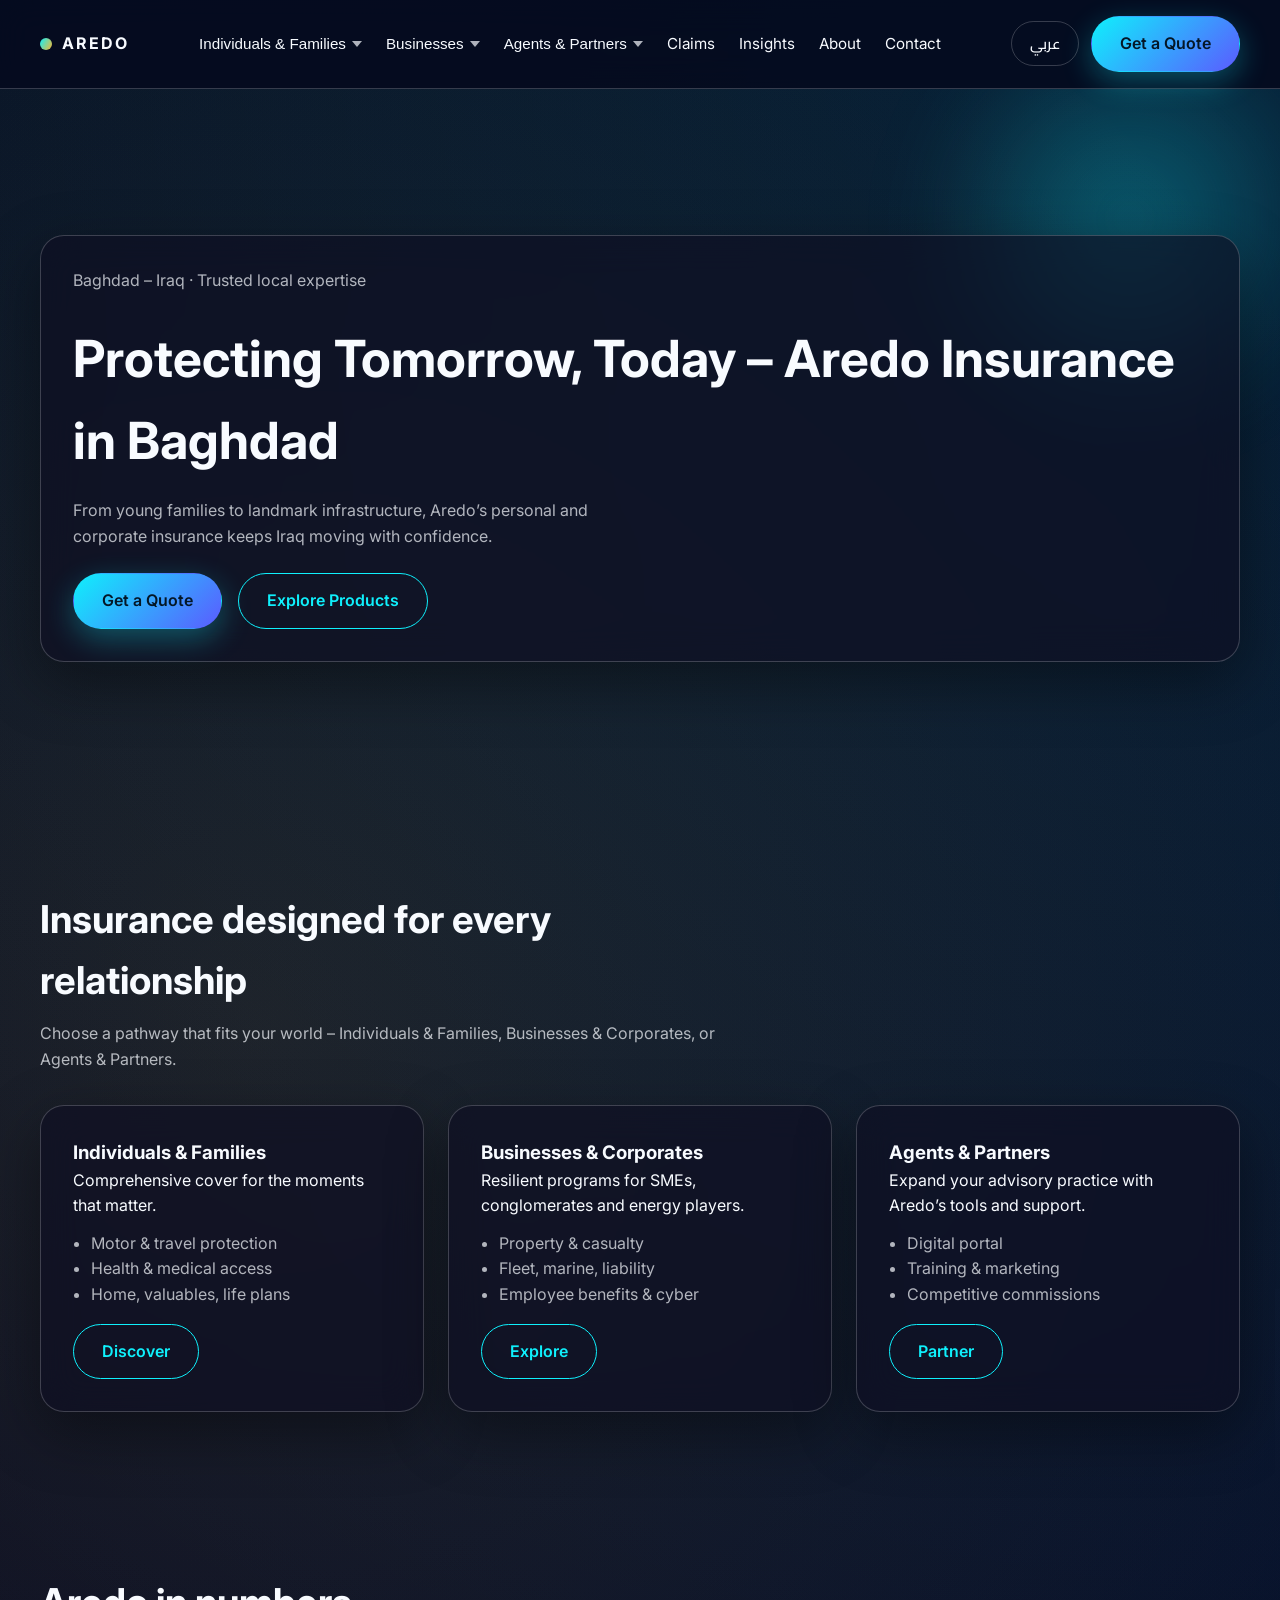
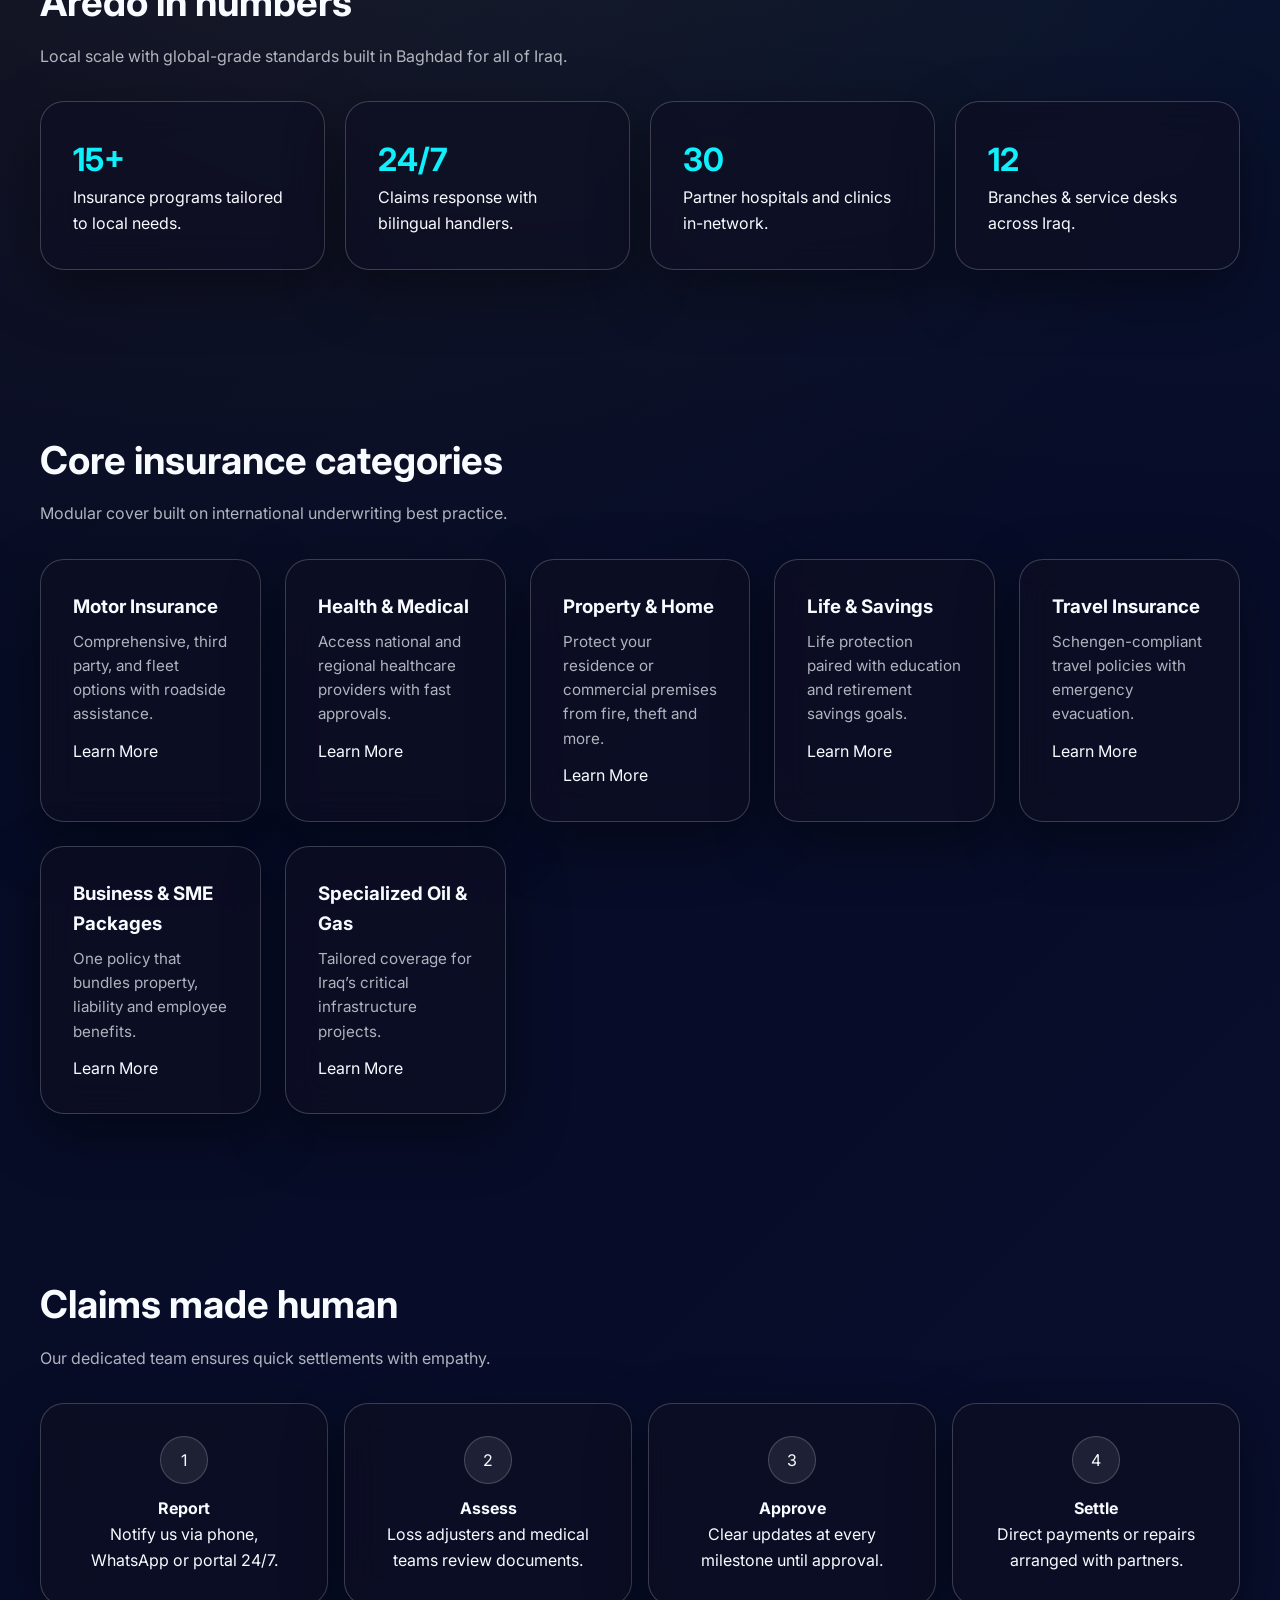
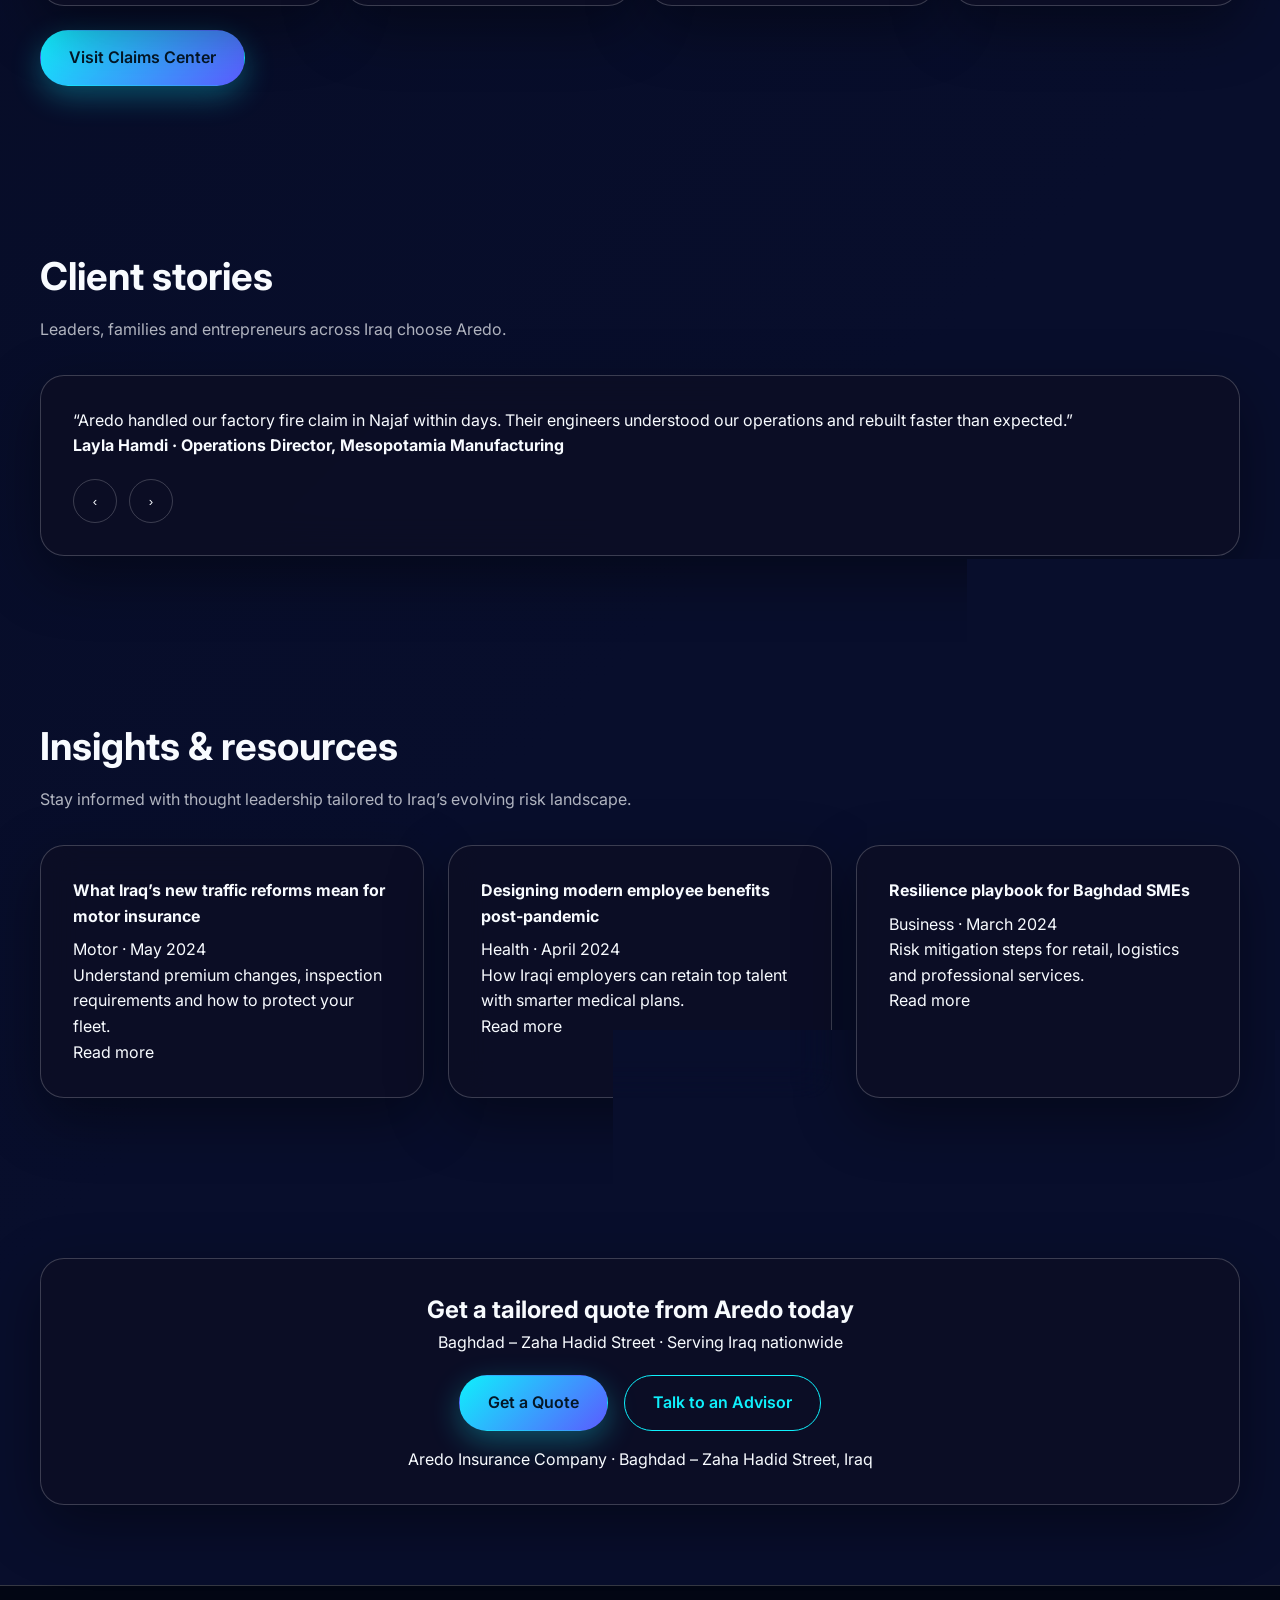
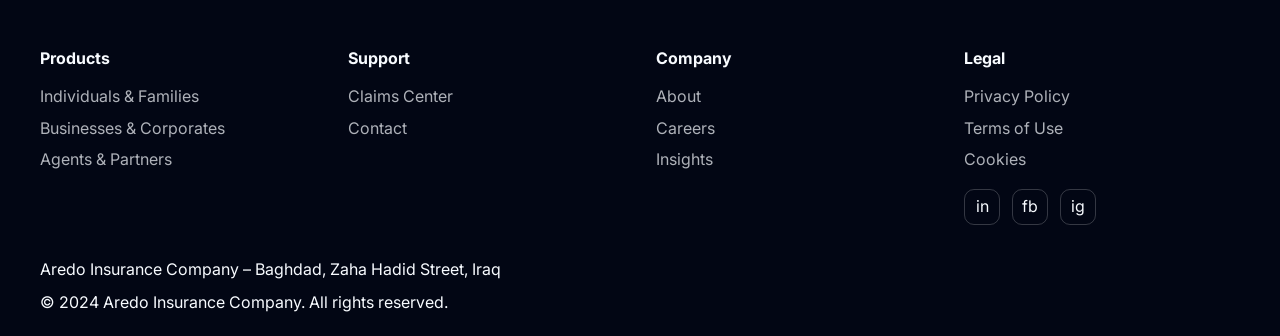
==== commit e16b60df: "Add Arabic landing and click-based mega menus" ====
--- a/index.html
+++ b/index.html
@@ -9,7 +9,7 @@
   <meta property="og:description" content="Comprehensive insurance for individuals, SMEs and corporates across Iraq." />
   <link rel="preconnect" href="https://fonts.googleapis.com" />
   <link rel="preconnect" href="https://fonts.gstatic.com" crossorigin />
-  <link href="https://fonts.googleapis.com/css2?family=Inter:wght@400;500;600;700&display=swap" rel="stylesheet" />
+  <link href="https://fonts.googleapis.com/css2?family=Cairo:wght@400;600;700&family=Inter:wght@400;500;600;700&display=swap" rel="stylesheet" />
   <link rel="stylesheet" href="style.css" />
   <script defer src="script.js"></script>
 </head>
@@ -17,10 +17,10 @@
   <header class="site-header">
     <div class="container nav-bar">
       <a href="index.html" class="logo"><span></span>AREDO</a>
-      <nav>
+      <nav aria-label="Primary">
         <ul>
-          <li>
-            <button>Individuals & Families</button>
+          <li class="has-mega">
+            <button type="button" aria-expanded="false">Individuals & Families</button>
             <div class="mega-menu">
               <div class="mega-card">
                 <h4>Motor Insurance</h4>
@@ -40,8 +40,8 @@
               </div>
             </div>
           </li>
-          <li>
-            <button>Businesses</button>
+          <li class="has-mega">
+            <button type="button" aria-expanded="false">Businesses</button>
             <div class="mega-menu">
               <div class="mega-card">
                 <h4>SME Packages</h4>
@@ -61,8 +61,8 @@
               </div>
             </div>
           </li>
-          <li>
-            <button>Agents & Partners</button>
+          <li class="has-mega">
+            <button type="button" aria-expanded="false">Agents & Partners</button>
             <div class="mega-menu">
               <div class="mega-card">
                 <h4>Partner Programs</h4>
@@ -85,13 +85,14 @@
         </ul>
       </nav>
       <div class="nav-actions">
+        <a href="index-ar.html" class="lang-toggle" lang="ar" hreflang="ar">عربي</a>
         <a href="contact.html" class="btn btn-primary">Get a Quote</a>
-        <button class="menu-toggle" id="menuToggle"><span></span></button>
+        <button class="menu-toggle" id="menuToggle" aria-label="Toggle navigation"><span></span></button>
       </div>
     </div>
   </header>
 
-  <div class="mobile-nav" id="mobileNav">
+  <div class="mobile-nav" id="mobileNav" aria-label="Mobile navigation">
     <button class="has-sub">Individuals & Families</button>
     <div class="listing-card">
       <a href="individuals.html">Personal solutions overview</a>
@@ -108,6 +109,7 @@
     <a href="insights.html">Insights</a>
     <a href="about.html">About</a>
     <a href="contact.html">Contact</a>
+    <a href="index-ar.html" class="lang-toggle" lang="ar" hreflang="ar">عربي</a>
     <a href="contact.html" class="btn btn-primary">Get a Quote</a>
   </div>
 
--- a/style.css
+++ b/style.css
@@ -31,6 +31,30 @@
   -webkit-font-smoothing: antialiased;
 }
 
+html[dir="rtl"] body {
+  direction: rtl;
+  text-align: right;
+  font-family: 'Cairo', 'Inter', sans-serif;
+}
+
+html[dir="rtl"] .nav-bar,
+html[dir="rtl"] nav ul,
+html[dir="rtl"] .nav-actions {
+  flex-direction: row-reverse;
+}
+
+html[dir="rtl"] nav ul {
+  justify-content: flex-end;
+}
+
+html[dir="rtl"] .hero-content,
+html[dir="rtl"] .section-heading,
+html[dir="rtl"] .glass-card,
+html[dir="rtl"] .segment-card,
+html[dir="rtl"] .stat-card {
+  text-align: right;
+}
+
 img {
   max-width: 100%;
   height: auto;
@@ -145,6 +169,28 @@
   transition: color var(--transition-base);
 }
 
+.has-mega > button {
+  display: inline-flex;
+  align-items: center;
+  gap: 6px;
+  padding: 6px 0;
+}
+
+.has-mega > button::after {
+  content: '';
+  width: 0;
+  height: 0;
+  border-left: 5px solid transparent;
+  border-right: 5px solid transparent;
+  border-top: 6px solid var(--color-muted);
+  transition: transform var(--transition-base), border-color var(--transition-base);
+}
+
+.has-mega.open > button::after {
+  transform: rotate(180deg);
+  border-top-color: var(--color-primary);
+}
+
 nav a:hover,
 nav button:hover {
   color: var(--color-primary);
@@ -154,6 +200,19 @@
   display: flex;
   align-items: center;
   gap: 12px;
+}
+
+.lang-toggle {
+  padding: 10px 18px;
+  border-radius: 999px;
+  border: 1px solid var(--border-glow);
+  font-weight: 600;
+  font-size: 0.9rem;
+}
+
+.lang-toggle:hover {
+  border-color: var(--color-primary);
+  color: var(--color-primary);
 }
 
 .mega-menu {
@@ -171,7 +230,7 @@
   gap: 24px;
 }
 
-nav li:hover > .mega-menu {
+.has-mega.open > .mega-menu {
   display: grid;
 }
 
@@ -596,15 +655,15 @@
     place-items: center;
   }
 
-  nav li:hover > .mega-menu {
-    display: none;
-  }
-
   .mega-menu {
     position: static;
     transform: none;
     width: 100%;
   }
+
+  .has-mega.open > .mega-menu {
+    display: block;
+  }
 }
 
 @media (max-width: 768px) {
